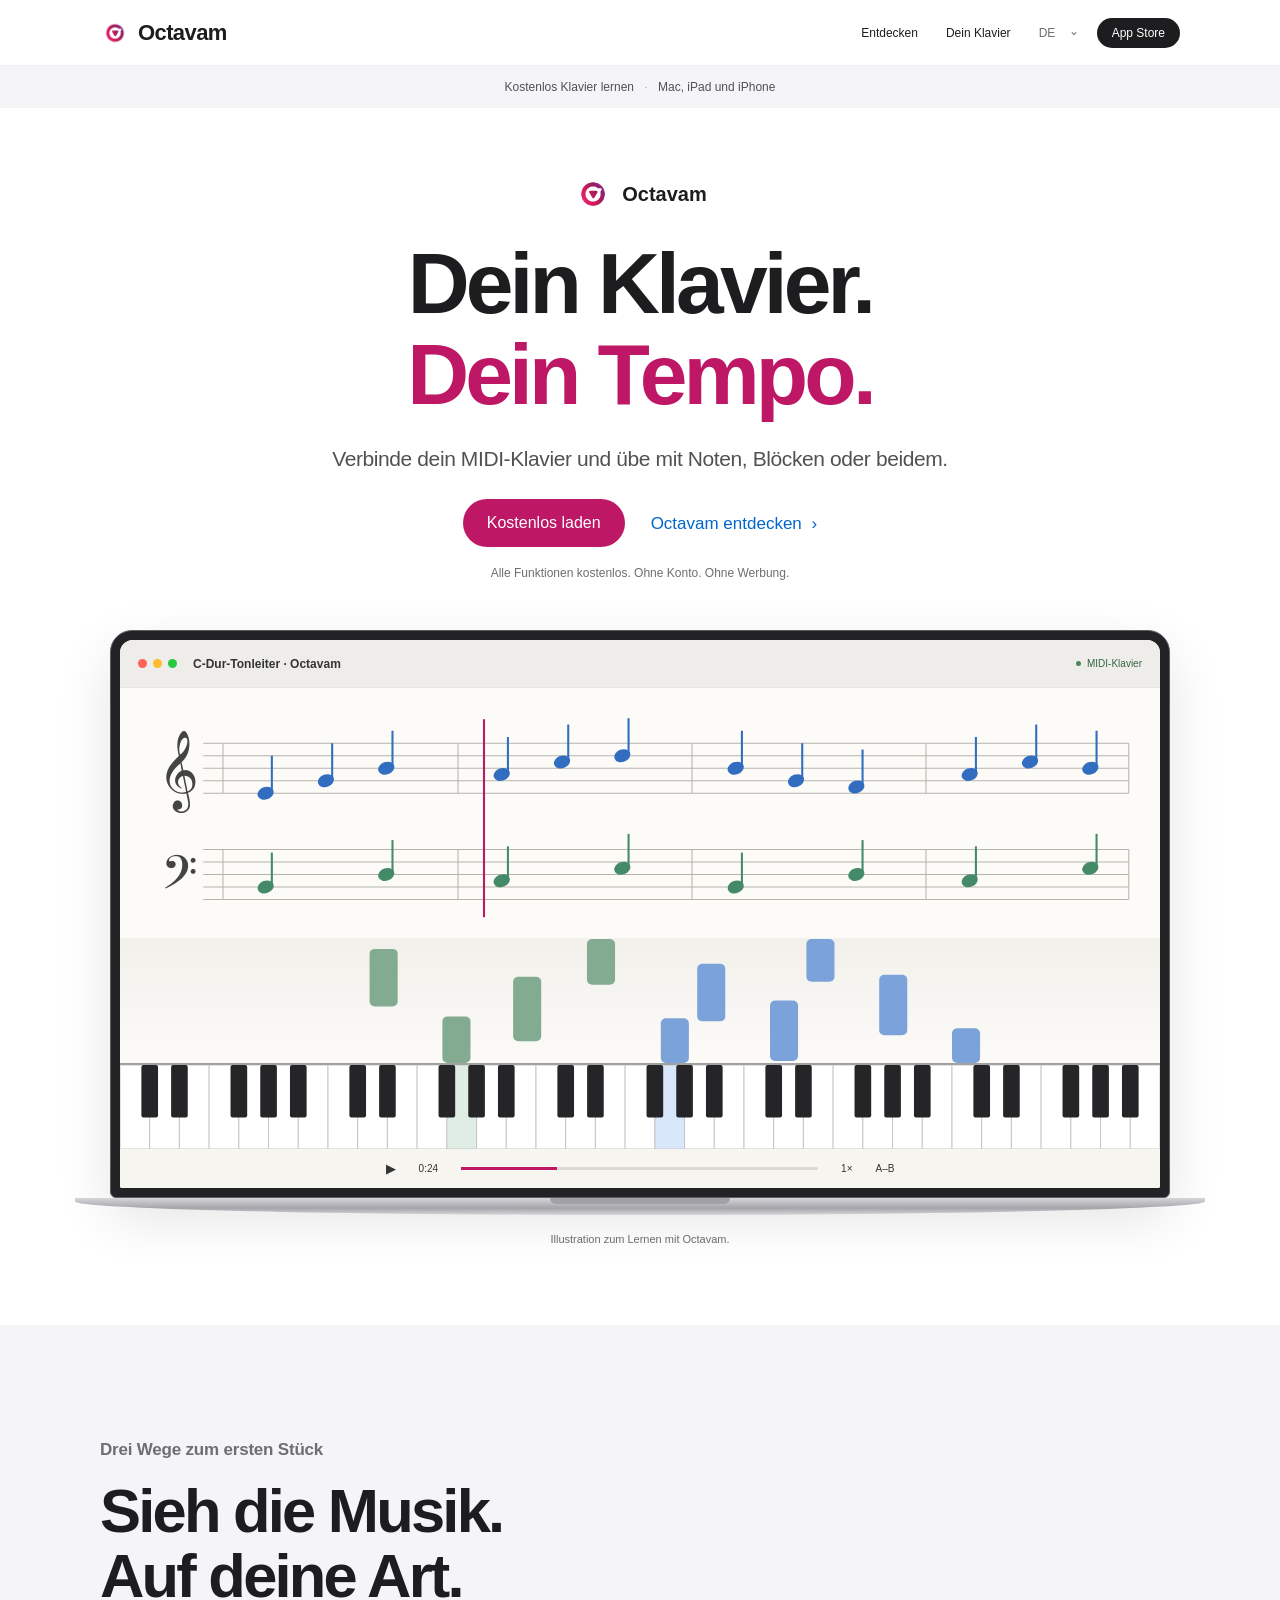
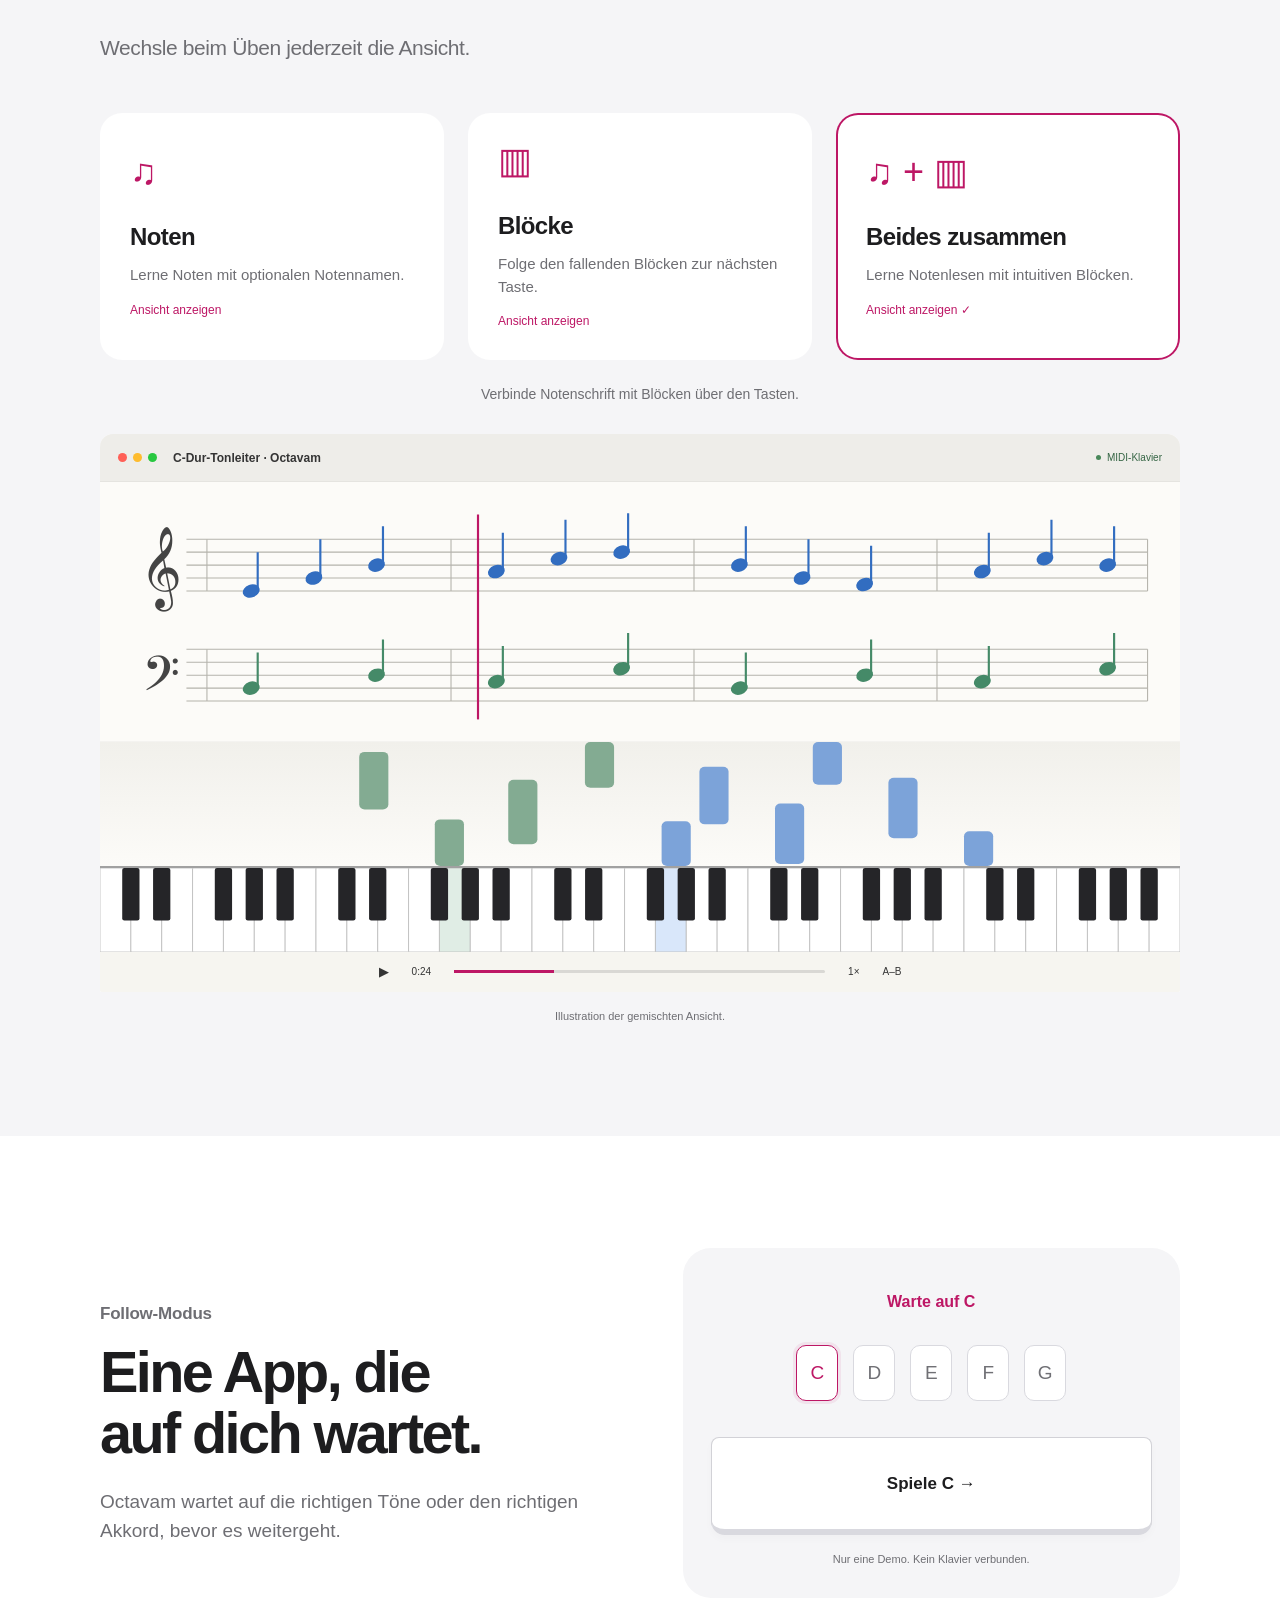
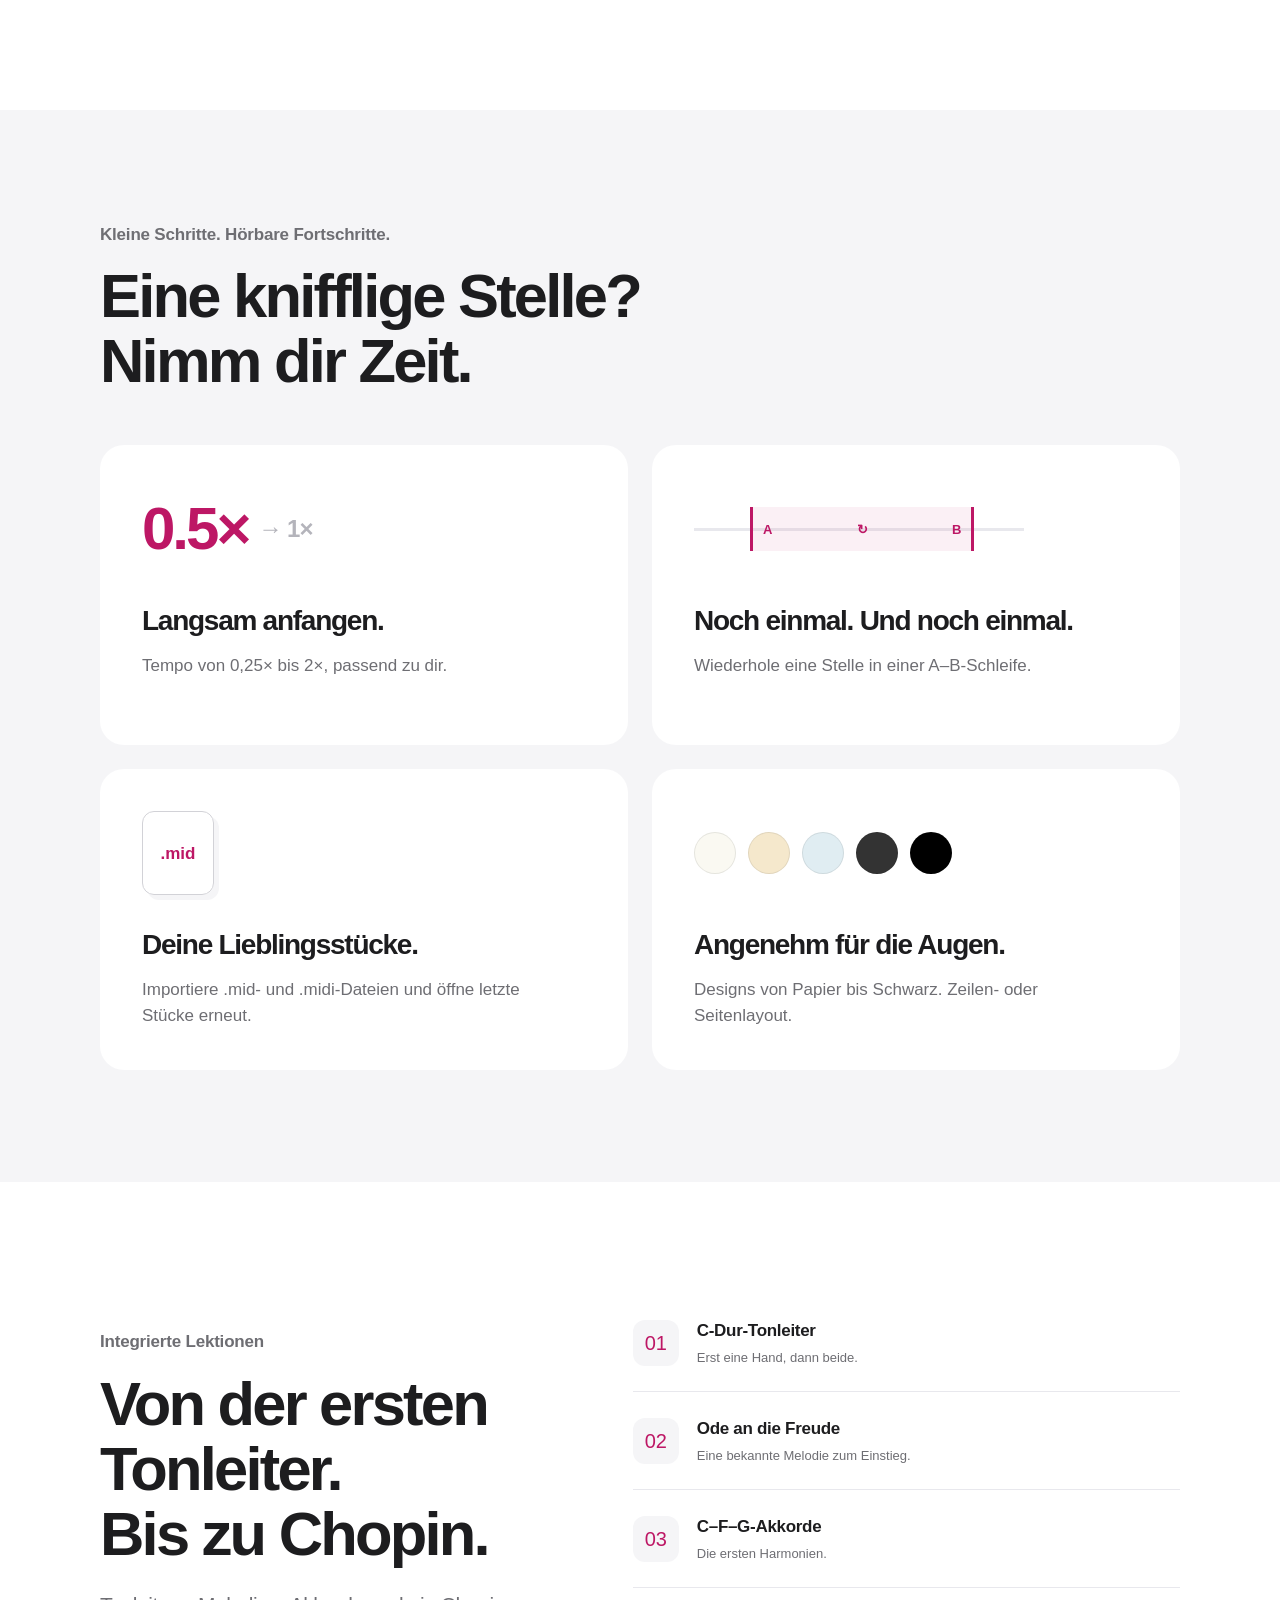
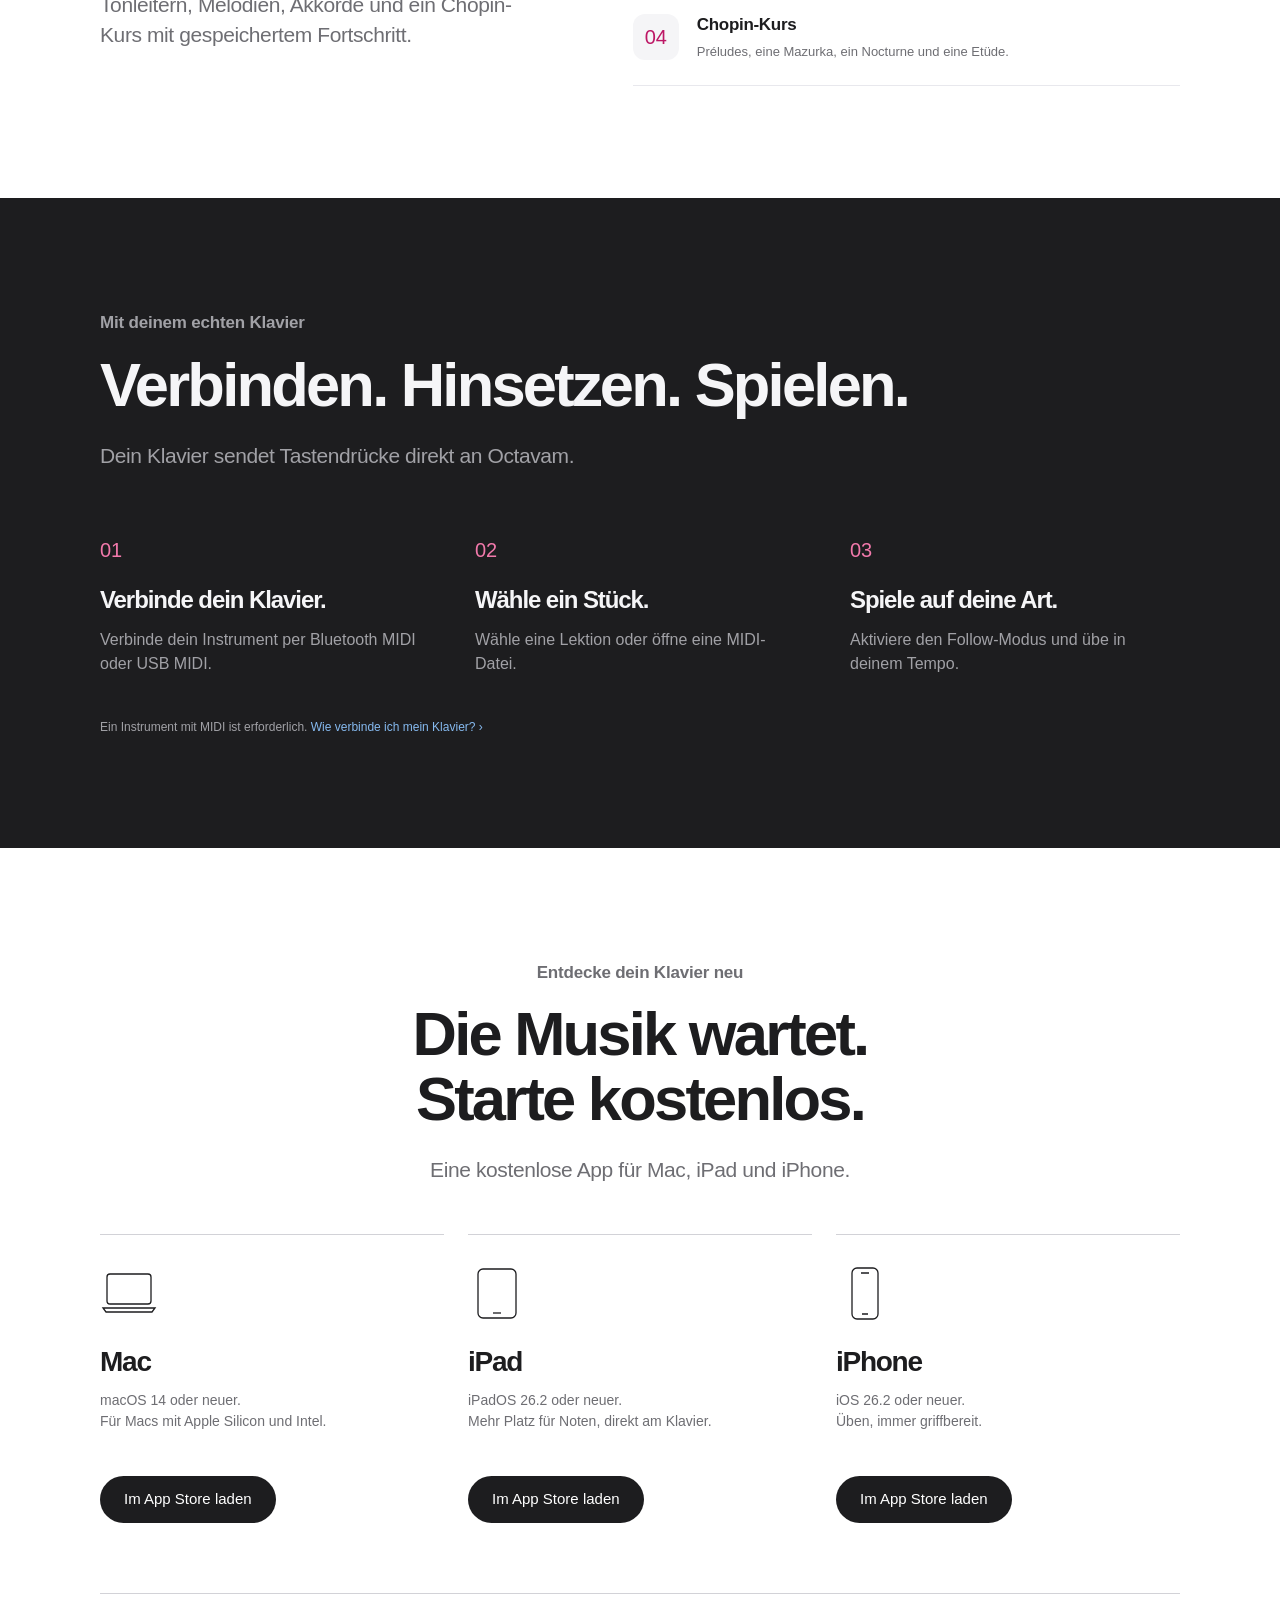
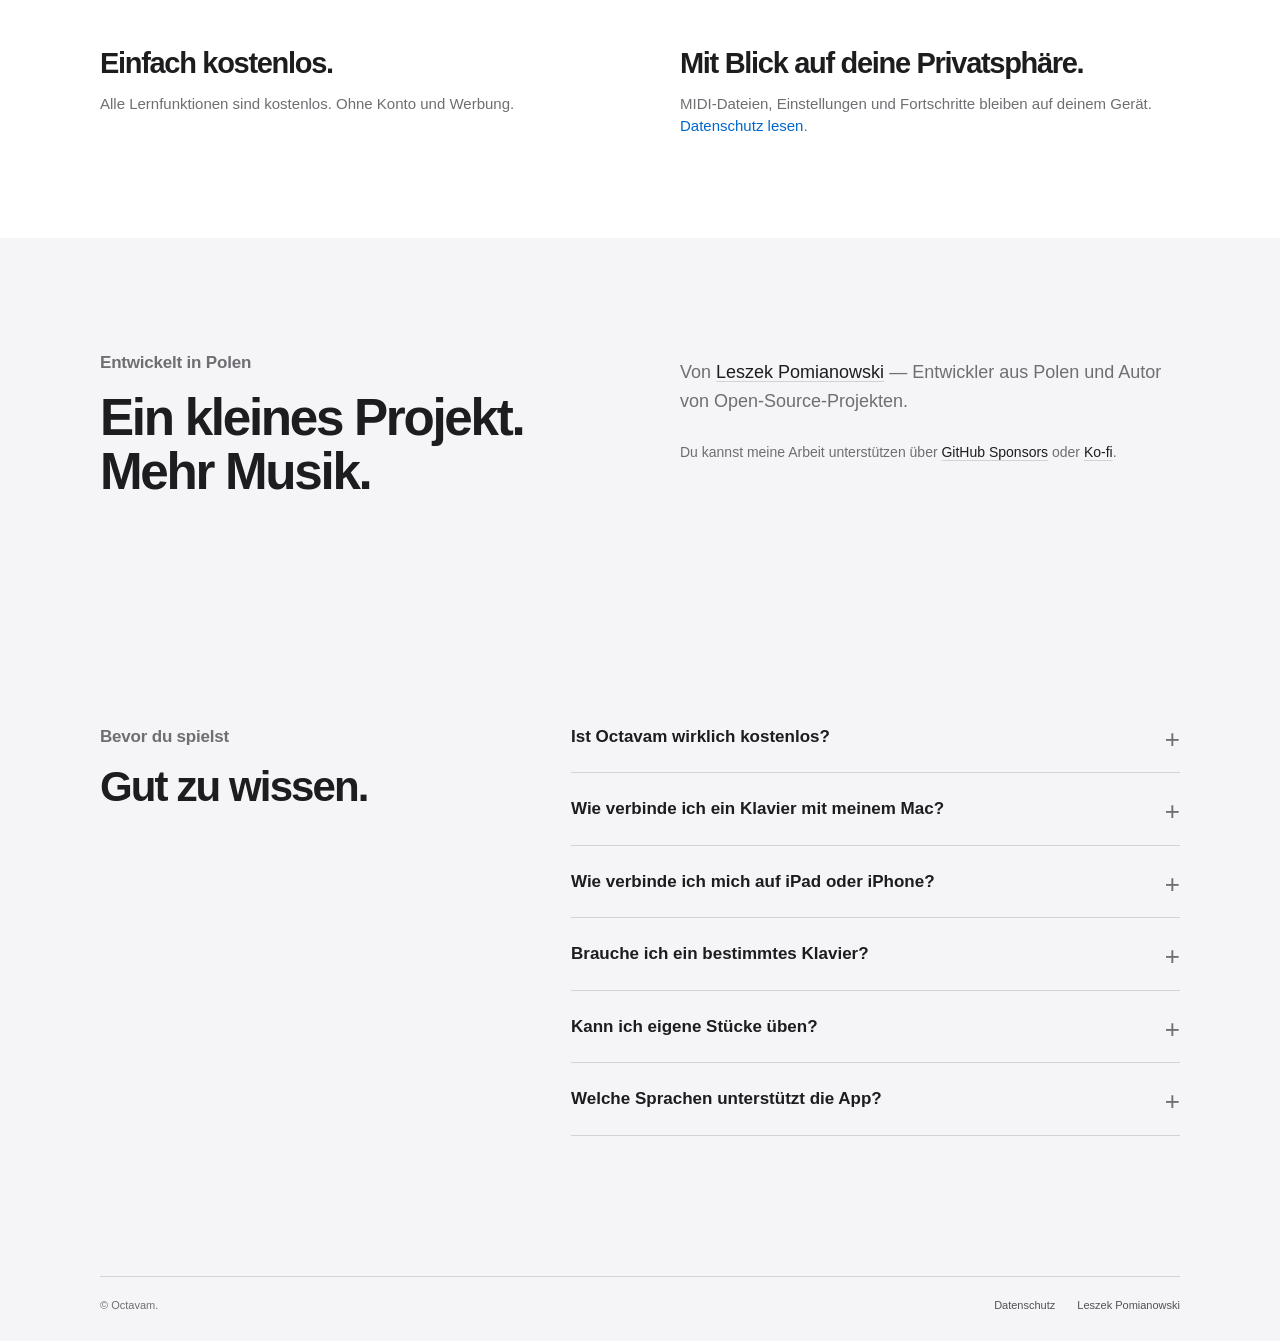
==== de/index.html @ 632724fe "update" ====
<!doctype html>
<html lang="de">
<head>
<meta charset="utf-8">
<meta name="viewport" content="width=device-width,initial-scale=1">
<title>Octavam — kostenlos Klavier lernen</title>
<meta name="description" content="Verbinde dein MIDI-Klavier und lerne mit Noten, Blöcken oder beidem. Kostenlos für Mac, iPad und iPhone.">
<meta name="author" content="Leszek Pomianowski">
<meta name="robots" content="index, follow, max-image-preview:large">
<meta name="color-scheme" content="light">
<meta name="theme-color" content="#ffffff">
<link rel="canonical" href="https://octavam.com/de/">
<link rel="alternate" hreflang="pl" href="https://octavam.com/">
<link rel="alternate" hreflang="en" href="https://octavam.com/en/">
<link rel="alternate" hreflang="de" href="https://octavam.com/de/">
<link rel="alternate" hreflang="fr" href="https://octavam.com/fr/">
<link rel="alternate" hreflang="uk" href="https://octavam.com/uk/">
<link rel="alternate" hreflang="ru" href="https://octavam.com/ru/">
<link rel="alternate" hreflang="x-default" href="https://octavam.com/">
<link rel="icon" type="image/png" href="/assets/favicon.png">
<link rel="apple-touch-icon" href="/assets/apple-touch-icon.png">
<meta property="og:type" content="website">
<meta property="og:site_name" content="Octavam">
<meta property="og:title" content="Octavam — kostenlos Klavier lernen">
<meta property="og:description" content="Verbinde dein MIDI-Klavier und lerne mit Noten, Blöcken oder beidem. Kostenlos für Mac, iPad und iPhone.">
<meta property="og:url" content="https://octavam.com/de/">
<meta property="og:image" content="https://octavam.com/assets/og-image.png">
<meta property="og:image:type" content="image/png">
<meta property="og:image:width" content="1200">
<meta property="og:image:height" content="630">
<meta property="og:image:alt" content="Octavam">
<meta property="og:locale" content="de_DE">
<meta property="og:locale:alternate" content="pl_PL">
<meta property="og:locale:alternate" content="en_US">
<meta property="og:locale:alternate" content="fr_FR">
<meta property="og:locale:alternate" content="uk_UA">
<meta property="og:locale:alternate" content="ru_RU">
<meta name="twitter:card" content="summary_large_image">
<meta name="twitter:title" content="Octavam — kostenlos Klavier lernen">
<meta name="twitter:description" content="Verbinde dein MIDI-Klavier und lerne mit Noten, Blöcken oder beidem. Kostenlos für Mac, iPad und iPhone.">
<meta name="twitter:image" content="https://octavam.com/assets/og-image.png">
<meta name="twitter:image:alt" content="Octavam">
<link rel="stylesheet" href="/assets/style.css">
<script src="/assets/lang.js"></script>
<script src="/assets/site.js" defer></script>
<script type="application/ld+json">{"@context":"https://schema.org","@graph":[{"@type":"WebSite","@id":"https://octavam.com/#website","name":"Octavam","url":"https://octavam.com/","inLanguage":["pl","en","de","fr","uk","ru"],"publisher":{"@id":"https://octavam.com/#creator"}},{"@type":"WebPage","@id":"https://octavam.com/de/#webpage","url":"https://octavam.com/de/","name":"Octavam — kostenlos Klavier lernen","description":"Verbinde dein MIDI-Klavier und lerne mit Noten, Blöcken oder beidem. Kostenlos für Mac, iPad und iPhone.","inLanguage":"de","isPartOf":{"@id":"https://octavam.com/#website"},"about":{"@id":"https://octavam.com/#app"},"mainEntity":{"@id":"https://octavam.com/#app"}},{"@type":"Person","@id":"https://octavam.com/#creator","name":"Leszek Pomianowski","url":"https://lepo.co/","sameAs":["https://github.com/pomianowski"]},{"@type":"SoftwareApplication","@id":"https://octavam.com/#app","name":"Octavam","url":"https://octavam.com/","applicationCategory":"MusicApplication","operatingSystem":"macOS 14+, iPadOS 26.2+, iOS 26.2+","description":"Verbinde dein MIDI-Klavier und lerne mit Noten, Blöcken oder beidem. Kostenlos für Mac, iPad und iPhone.","image":"https://octavam.com/assets/og-image.png","inLanguage":["en","pl","ru","uk","de","fr"],"isAccessibleForFree":true,"offers":{"@type":"Offer","price":"0","priceCurrency":"USD"},"creator":{"@id":"https://octavam.com/#creator"},"countryOfOrigin":{"@type":"Country","name":"Poland"}}]}</script>
</head>
<body>
<a class="skip" href="#main">Zum Inhalt</a>
<header class="nav"><div class="nav-inner">
  <a class="brand" href="/de/"><img src="/assets/favicon.png" alt="" width="30" height="30">Octavam</a>
  <nav aria-label="Hauptnavigation"><a class="hide-s" href="#features">Entdecken</a><a class="hide-s" href="#connect">Dein Klavier</a><details class="language-menu"><summary aria-label="Sprache wählen">DE</summary><div class="language-options"><a class="lang" href="/" hreflang="pl" lang="pl">Polski</a><a class="lang" href="/en/" hreflang="en" lang="en">English</a><a class="lang" href="/de/" hreflang="de" lang="de" aria-current="page">Deutsch</a><a class="lang" href="/fr/" hreflang="fr" lang="fr">Français</a><a class="lang" href="/uk/" hreflang="uk" lang="uk">Українська</a><a class="lang" href="/ru/" hreflang="ru" lang="ru">Русский</a></div></details><a class="nav-download" data-app-store href="https://apps.apple.com/">App Store</a></nav>
</div></header>
<main id="main">
<div class="availability">Kostenlos Klavier lernen <span>·</span> Mac, iPad und iPhone</div>
<section class="hero" aria-labelledby="hero-heading">
  <div class="wrap">
    <p class="product-name"><img src="/assets/logo.png" alt="" width="40" height="40">Octavam</p>
    <h1 id="hero-heading">Dein Klavier.<br><span>Dein Tempo.</span></h1>
    <p class="lead">Verbinde dein MIDI-Klavier und übe mit Noten, Blöcken oder beidem.</p>
    <div class="btns"><a class="btn primary" data-app-store href="https://apps.apple.com/">Kostenlos laden</a><a class="text-link" href="#features">Octavam entdecken <span aria-hidden="true">›</span></a></div>
    <p class="hero-note">Alle Funktionen kostenlos. Ohne Konto. Ohne Werbung.</p>
  </div>
  <figure class="device-stage"><div class="device-frame"><div class="practice-preview" data-mode="mixed">
      <div class="preview-toolbar" aria-hidden="true"><span class="window-dots"><i></i><i></i><i></i></span><span class="preview-title">C-Dur-Tonleiter · Octavam</span><span class="preview-connected">MIDI-Klavier</span></div>
      <img id="hero-score" class="score-art" src="/assets/score.svg" width="1000" height="240" alt="Illustration mit Noten, Blöcken und Klaviatur.">
      <img id="hero-blocks" class="blocks-art" src="/assets/blocks.svg" width="1000" height="125" alt="">
      <img class="keyboard-art" src="/assets/keyboard.svg" width="1000" height="85" alt="">
      <div class="preview-transport" aria-hidden="true"><span class="transport-play">▶</span><span>0:24</span><span class="transport-track"><i></i></span><span>1×</span><span>A–B</span></div>
    </div></div><div class="device-base" aria-hidden="true"></div><figcaption class="preview-caption">Illustration zum Lernen mit Octavam.</figcaption></figure>
</section>
<section id="features" class="section modes-section" aria-labelledby="modes-heading"><div class="wrap">
  <p class="eyebrow">Drei Wege zum ersten Stück</p><h2 id="modes-heading">Sieh die Musik.<br>Auf deine Art.</h2><p class="section-intro">Wechsle beim Üben jederzeit die Ansicht.</p>
  <div class="mode-options" role="group" aria-label="Demo-Ansicht wählen"><button type="button" class="mode-option" data-mode="notation" aria-pressed="false" aria-controls="mode-preview" data-description="Lies Noten mit optionalen Notennamen." data-caption="Illustration der Notenansicht."><span class="mode-symbol" aria-hidden="true">♫</span><strong>Noten</strong><span class="mode-copy">Lerne Noten mit optionalen Notennamen.</span><span class="mode-action">Ansicht anzeigen</span></button><button type="button" class="mode-option" data-mode="blocks" aria-pressed="false" aria-controls="mode-preview" data-description="Sieh die Reihenfolge und Dauer der Töne." data-caption="Illustration der Blockansicht."><span class="mode-symbol" aria-hidden="true">▥</span><strong>Blöcke</strong><span class="mode-copy">Folge den fallenden Blöcken zur nächsten Taste.</span><span class="mode-action">Ansicht anzeigen</span></button><button type="button" class="mode-option" data-mode="mixed" aria-pressed="true" aria-controls="mode-preview" data-description="Verbinde Notenschrift mit Blöcken über den Tasten." data-caption="Illustration der gemischten Ansicht."><span class="mode-symbol" aria-hidden="true">♫ + ▥</span><strong>Beides zusammen</strong><span class="mode-copy">Lerne Notenlesen mit intuitiven Blöcken.</span><span class="mode-action">Ansicht anzeigen</span></button></div>
  <p id="mode-description" class="mode-description" aria-live="polite">Verbinde Notenschrift mit Blöcken über den Tasten.</p>
  <div class="practice-preview" id="mode-preview" data-mode="mixed">
      <div class="preview-toolbar" aria-hidden="true"><span class="window-dots"><i></i><i></i><i></i></span><span class="preview-title">C-Dur-Tonleiter · Octavam</span><span class="preview-connected">MIDI-Klavier</span></div>
      <img id="preview-score" class="score-art" src="/assets/score.svg" width="1000" height="240" alt="Illustration mit Noten, Blöcken und Klaviatur." loading="lazy" decoding="async">
      <img id="preview-blocks" class="blocks-art" src="/assets/blocks.svg" width="1000" height="125" alt="" loading="lazy" decoding="async">
      <img class="keyboard-art" src="/assets/keyboard.svg" width="1000" height="85" alt="">
      <div class="preview-transport" aria-hidden="true"><span class="transport-play">▶</span><span>0:24</span><span class="transport-track"><i></i></span><span>1×</span><span>A–B</span></div>
    </div>
  <p id="preview-caption" class="preview-caption center">Illustration der gemischten Ansicht.</p>
</div></section>
<section class="section" aria-labelledby="follow-heading"><div class="wrap follow-layout">
  <div class="follow-copy"><p class="eyebrow">Follow-Modus</p><h2 id="follow-heading">Eine App, die<br>auf dich wartet.</h2><p>Octavam wartet auf die richtigen Töne oder den richtigen Akkord, bevor es weitergeht.</p></div>
  <div class="follow-demo"><p id="follow-status" class="follow-status" aria-live="polite" data-waiting="Warte auf {note}" data-done="Fünf Töne. In deinem Tempo.">Warte auf C</p><div class="follow-track" aria-hidden="true"><span class="is-current">C</span><span>D</span><span>E</span><span>F</span><span>G</span></div><div class="follow-controls"><button id="follow-key" class="follow-key" type="button" data-press="Spiele {note} →" data-done="Geschafft ✓">Spiele C →</button><button id="restart-demo" class="restart-demo" type="button">Noch einmal</button><p class="demo-note">Nur eine Demo. Kein Klavier verbunden.</p></div><p class="follow-fallback">Die App wartet auf den richtigen Ton, bevor es weitergeht.</p></div>
</div></section>
<section class="section features-section" aria-labelledby="practice-heading"><div class="wrap">
  <p class="eyebrow">Kleine Schritte. Hörbare Fortschritte.</p><h2 id="practice-heading">Eine knifflige Stelle?<br>Nimm dir Zeit.</h2><div class="feature-grid"><article class="feature"><div class="feature-visual tempo-visual" aria-hidden="true">0.5× <span>→ 1×</span></div><h3>Langsam anfangen.</h3><p>Tempo von 0,25× bis 2×, passend zu dir.</p></article><article class="feature"><div class="feature-visual loop-visual" aria-hidden="true"><div class="loop-range"><span>A</span><span>↻</span><span>B</span></div></div><h3>Noch einmal. Und noch einmal.</h3><p>Wiederhole eine Stelle in einer A–B-Schleife.</p></article><article class="feature"><div class="feature-visual" aria-hidden="true"><div class="file-visual">.mid</div></div><h3>Deine Lieblingsstücke.</h3><p>Importiere .mid- und .midi-Dateien und öffne letzte Stücke erneut.</p></article><article class="feature"><div class="feature-visual swatches" aria-hidden="true"><i></i><i></i><i></i><i></i><i></i></div><h3>Angenehm für die Augen.</h3><p>Designs von Papier bis Schwarz. Zeilen- oder Seitenlayout.</p></article></div>
</div></section>
<section class="section" aria-labelledby="lessons-heading"><div class="wrap lessons">
  <div><p class="eyebrow">Integrierte Lektionen</p><h2 id="lessons-heading">Von der ersten Tonleiter.<br>Bis zu Chopin.</h2><p class="section-intro">Tonleitern, Melodien, Akkorde und ein Chopin-Kurs mit gespeichertem Fortschritt.</p></div><ol class="lesson-list"><li><span class="lesson-number" aria-hidden="true">01</span><div><strong>C-Dur-Tonleiter</strong><small>Erst eine Hand, dann beide.</small></div></li><li><span class="lesson-number" aria-hidden="true">02</span><div><strong>Ode an die Freude</strong><small>Eine bekannte Melodie zum Einstieg.</small></div></li><li><span class="lesson-number" aria-hidden="true">03</span><div><strong>C–F–G-Akkorde</strong><small>Die ersten Harmonien.</small></div></li><li><span class="lesson-number" aria-hidden="true">04</span><div><strong>Chopin-Kurs</strong><small>Préludes, eine Mazurka, ein Nocturne und eine Etüde.</small></div></li></ol>
</div></section>
<section id="connect" class="section connection-section" aria-labelledby="connect-heading"><div class="wrap">
  <p class="eyebrow">Mit deinem echten Klavier</p><h2 id="connect-heading">Verbinden. Hinsetzen. Spielen.</h2><p class="section-intro">Dein Klavier sendet Tastendrücke direkt an Octavam.</p><ol class="connection-steps"><li><span class="step-num" aria-hidden="true">01</span><h3>Verbinde dein Klavier.</h3><p>Verbinde dein Instrument per Bluetooth MIDI oder USB MIDI.</p></li><li><span class="step-num" aria-hidden="true">02</span><h3>Wähle ein Stück.</h3><p>Wähle eine Lektion oder öffne eine MIDI-Datei.</p></li><li><span class="step-num" aria-hidden="true">03</span><h3>Spiele auf deine Art.</h3><p>Aktiviere den Follow-Modus und übe in deinem Tempo.</p></li></ol><p class="connection-footnote">Ein Instrument mit MIDI ist erforderlich. <a href="#pairing">Wie verbinde ich mein Klavier? <span aria-hidden="true">›</span></a></p>
</div></section>
<section id="download" class="section download-section" aria-labelledby="download-heading"><div class="wrap center">
  <p class="eyebrow">Entdecke dein Klavier neu</p><h2 id="download-heading">Die Musik wartet.<br>Starte kostenlos.</h2><p class="section-intro">Eine kostenlose App für Mac, iPad und iPhone.</p><div class="download-grid"><article class="download-card"><svg class="platform-icon" viewBox="0 0 58 58" aria-hidden="true"><rect x="7" y="9" width="44" height="30" rx="3"/><path d="M3 43h52l-3 4H6z"/></svg><h3>Mac</h3><p>macOS 14 oder neuer.<br>Für Macs mit Apple Silicon und Intel.</p><a class="btn" data-app-store href="https://apps.apple.com/">Im App Store laden</a></article><article class="download-card"><svg class="platform-icon" viewBox="0 0 58 58" aria-hidden="true"><rect x="10" y="4" width="38" height="49" rx="5"/><path d="M25 48h8"/></svg><h3>iPad</h3><p>iPadOS 26.2 oder neuer.<br>Mehr Platz für Noten, direkt am Klavier.</p><a class="btn" data-app-store href="https://apps.apple.com/">Im App Store laden</a></article><article class="download-card"><svg class="platform-icon" viewBox="0 0 58 58" aria-hidden="true"><rect x="16" y="3" width="26" height="51" rx="5"/><path d="M25 8h8M26 49h6"/></svg><h3>iPhone</h3><p>iOS 26.2 oder neuer.<br>Üben, immer griffbereit.</p><a class="btn" data-app-store href="https://apps.apple.com/">Im App Store laden</a></article></div>
  <div class="free-note"><div><h3>Einfach kostenlos.</h3><p>Alle Lernfunktionen sind kostenlos. Ohne Konto und Werbung.</p></div><div><h3>Mit Blick auf deine Privatsphäre.</h3><p>MIDI-Dateien, Einstellungen und Fortschritte bleiben auf deinem Gerät. <a href="/de/privacy.html">Datenschutz lesen</a>.</p></div></div>
</div></section>
<section id="about" class="section about-section" aria-labelledby="about-heading"><div class="wrap about-layout">
  <div><p class="eyebrow">Entwickelt in Polen</p><h2 id="about-heading">Ein kleines Projekt.<br>Mehr Musik.</h2></div>
  <div class="about-copy"><p>Von <a href="https://lepo.co/" rel="author">Leszek Pomianowski</a> — Entwickler aus Polen und Autor von Open-Source-Projekten.</p>
  <p class="support-note">Du kannst meine Arbeit unterstützen über <a href="https://github.com/sponsors/pomianowski">GitHub Sponsors</a> oder <a href="https://ko-fi.com/pomian">Ko-fi</a>.</p></div>
</div></section>
<section id="faq" class="section faq-section" aria-labelledby="faq-heading"><div class="wrap faq-layout">
  <div><p class="eyebrow">Bevor du spielst</p><h2 id="faq-heading">Gut zu wissen.</h2></div><div><details><summary>Ist Octavam wirklich kostenlos?</summary><p>Ja, alle Lernfunktionen sind kostenlos. Die Unterstützung des Entwicklers ist freiwillig.</p></details><details id="pairing"><summary>Wie verbinde ich ein Klavier mit meinem Mac?</summary><ol><li>Aktiviere Bluetooth MIDI am Klavier.</li><li>Öffne auf dem Mac Audio-MIDI-Setup → Fenster → MIDI-Studio einblenden.</li><li>Klicke auf das Bluetooth-Symbol und verbinde dein Instrument.</li><li>Wähle dein Klavier im Gerätebereich von Octavam.</li></ol></details><details><summary>Wie verbinde ich mich auf iPad oder iPhone?</summary><p>Wähle „Bluetooth-MIDI-Gerät verbinden“ im Gerätebereich. USB MIDI benötigt ein passendes Kabel.</p></details><details><summary>Brauche ich ein bestimmtes Klavier?</summary><p>Bluetooth MIDI oder USB MIDI genügt. Reines Bluetooth-Audio und Mikrofoneingabe werden nicht unterstützt.</p></details><details><summary>Kann ich eigene Stücke üben?</summary><p>Ja, öffne eine .mid- oder .midi-Datei. Auf dem Mac: ⇧⌘O.</p></details><details><summary>Welche Sprachen unterstützt die App?</summary><p>Polnisch, Englisch, Deutsch, Französisch, Ukrainisch und Russisch.</p></details></div>
</div></section>
</main>
<footer><div class="wrap footer-inner"><p>© Octavam.</p><div class="footer-links"><a href="/de/privacy.html">Datenschutz</a><a href="https://lepo.co/" rel="author">Leszek Pomianowski</a></div></div></footer>
</body>
</html>
---- assets/style.css ----
:root{color-scheme:light;--ink:#1d1d1f;--muted:#6e6e73;--paper:#f5f5f7;--accent:#bd1765;--link:#0066cc;--line:#d2d2d7}
*{box-sizing:border-box}
html{scroll-behavior:smooth;scroll-padding-top:88px}
body{margin:0;color:var(--ink);background:#fff;font:17px/1.5 -apple-system,BlinkMacSystemFont,"Segoe UI",sans-serif;-webkit-font-smoothing:antialiased}
a{color:var(--link);text-decoration:none}a:hover{text-decoration:underline}
button{font:inherit;cursor:pointer}button,a{-webkit-tap-highlight-color:transparent}
button:focus-visible,a:focus-visible,summary:focus-visible{outline:3px solid var(--link);outline-offset:5px}
img,svg{max-width:100%;vertical-align:middle}button:disabled{cursor:default}
h1,h2,h3,p{margin:0}h1,h2,h3{line-height:1.06;letter-spacing:-.045em}
h1{font-size:clamp(54px,6.7vw,88px);font-weight:700}h2{font-size:clamp(38px,4.8vw,64px);font-weight:650}h3{font-size:28px;font-weight:650}
section{scroll-margin-top:20px}.wrap{width:min(1080px,calc(100% - 64px));margin-inline:auto}
.skip{position:absolute;top:-100px;left:20px;padding:12px 20px;background:#fff;z-index:100}.skip:focus{top:8px}
.nav{position:sticky;top:0;z-index:20;border-bottom:1px solid #00000012;background:#ffffffeb;-webkit-backdrop-filter:saturate(180%) blur(20px);backdrop-filter:saturate(180%) blur(20px)}
.nav-inner,.nav>.glass{width:min(1080px,calc(100% - 64px));margin:auto;display:flex;align-items:center;justify-content:space-between;min-height:65px;gap:24px}
.brand{display:flex;align-items:center;gap:8px;color:var(--ink);font-size:22px;font-weight:650;letter-spacing:-.6px}.brand:hover{text-decoration:none}.brand img{width:30px;height:30px;border-radius:7px}
nav{display:flex;align-items:center;gap:28px}nav a{color:var(--ink);font-size:12px}nav .lang{color:var(--muted)}nav .nav-download{background:var(--ink);color:#fff;border-radius:20px;padding:6px 15px}
.availability{background:var(--paper);text-align:center;padding:12px 24px;font-size:12px;color:#515154}.availability span{margin-inline:7px;color:#aaa}
.hero{padding-top:66px;text-align:center;overflow:hidden}.product-name{display:flex;align-items:center;justify-content:center;gap:9px;font-size:20px;font-weight:600;margin-bottom:24px}.product-name img{width:40px;height:40px;border-radius:10px}
.hero h1 span{color:var(--accent)}.hero .lead{max-width:630px;margin:24px auto 25px;font-size:21px;line-height:1.45;letter-spacing:-.4px;color:#515154}
.btns{display:flex;justify-content:center;align-items:center;gap:26px;flex-wrap:wrap}.btn{display:inline-flex;align-items:center;justify-content:center;gap:8px;min-height:44px;padding:11px 23px;border-radius:30px;background:var(--ink);color:#fff;font-size:16px;border:1px solid transparent}.btn:hover{background:#333336;text-decoration:none}.btn.primary{background:var(--accent)}.btn.primary:hover{background:#a81258}
.text-link{font-size:17px}.text-link span{margin-left:5px}.hero-note{font-size:12px;color:var(--muted);margin-top:17px}
.device-stage{width:min(1060px,calc(100% - 64px));margin:48px auto 0;padding-bottom:15px}.device-frame{padding:9px;border-radius:22px 22px 6px 6px;background:#232326;border:1px solid #5c5c61;box-shadow:0 20px 55px #0000001c;position:relative}
.device-base{height:17px;margin:0 -35px;border-radius:1px 1px 55% 55% / 1px 1px 15px 15px;background:linear-gradient(#d6d6da,#a4a4aa 60%,#d6d6da);box-shadow:0 15px 23px -15px #0007;position:relative}.device-base::before{content:"";position:absolute;width:16%;height:6px;left:42%;top:0;border-radius:0 0 8px 8px;background:#a1a1a7}
.practice-preview{background:#fcfbf8;color:#343434;border-radius:13px 13px 2px 2px;overflow:hidden}.preview-toolbar{min-height:48px;display:flex;align-items:center;padding:0 18px;gap:16px;background:#eeede9;border-bottom:1px solid #0000000a;font-size:12px}
.window-dots{display:flex;gap:6px}.window-dots i{width:9px;height:9px;background:#ff6057;border-radius:50%}.window-dots i:nth-child(2){background:#febc2e}.window-dots i:nth-child(3){background:#28c840}
.preview-title{font-weight:600;flex:1;text-align:left}.preview-connected{display:flex;gap:6px;align-items:center;color:#366645;font-size:10px}.preview-connected::before{content:"";width:5px;height:5px;border-radius:50%;background:#49885a}
.score-art{display:block;width:100%;height:auto}.score-art .staff{fill:none;stroke:#b5b3ac;stroke-width:1}.score-art .note{fill:#326dc0;stroke:#326dc0;stroke-width:2}.score-art .bass{fill:#458a68;stroke:#458a68}.score-art .clef{fill:#444;font-family:"Apple Symbols","Times New Roman",serif}.score-art .playhead{stroke:var(--accent);stroke-width:2}
.blocks-art{display:block;width:100%;height:125px;background:linear-gradient(#f1f0eb,#fcfbf8);border-top:1px solid #00000008}.keyboard-art{height:86px;width:100%;display:block;border-top:2px solid #a1a1a1}
.preview-transport{display:flex;justify-content:center;align-items:center;gap:23px;padding:10px;background:#f6f5f0;font-size:10px}.transport-play{font-size:13px}.transport-track{width:35%;height:3px;background:#d9d8d4;border-radius:3px}.transport-track i{display:block;height:100%;width:27%;background:var(--accent)}.preview-caption{margin:16px 0 0;font-size:11px;color:var(--muted)}
.section{padding:112px 0}.eyebrow{font-size:17px;font-weight:600;letter-spacing:-.2px;color:var(--muted);margin-bottom:16px}.section-intro{margin-top:24px;color:var(--muted);font-size:21px;line-height:1.45;letter-spacing:-.4px;max-width:640px}.center{text-align:center}.center .section-intro{margin-inline:auto}
.modes-section{background:var(--paper);margin-top:62px}.mode-options{display:grid;grid-template-columns:repeat(3,1fr);gap:24px;margin-top:50px}.mode-option{border:0;padding:30px;border-radius:22px;background:#fff;color:var(--ink);text-align:left;box-shadow:inset 0 0 0 2px transparent;transition:box-shadow .2s}.mode-option:hover{box-shadow:inset 0 0 0 2px #d2d2d7}.mode-option[aria-pressed="true"]{box-shadow:inset 0 0 0 2px var(--accent)}
.mode-symbol{display:block;height:50px;color:var(--accent);font:36px/1 "Apple Symbols",sans-serif;margin-bottom:15px}.mode-option strong{font-size:24px;letter-spacing:-.6px;display:block}.mode-option .mode-copy{display:block;font-size:15px;color:var(--muted);line-height:1.5;margin-top:9px}.mode-option .mode-action{display:none;color:var(--accent);font-size:12px;margin-top:14px}.js .mode-option .mode-action{display:block}.mode-option[aria-pressed="true"] .mode-action::after{content:" ✓"}.mode-description{min-height:50px;margin:24px auto 0;font-size:14px;color:var(--muted);max-width:600px;text-align:center}
.follow-layout{display:grid;grid-template-columns:1fr 1fr;gap:85px;align-items:center}.follow-copy h2{font-size:clamp(38px,4.5vw,60px)}.follow-copy p:not(.eyebrow){margin-top:24px;color:var(--muted);font-size:19px}.follow-demo{padding:42px 28px 30px;background:var(--paper);border-radius:28px;text-align:center}
.follow-track{display:flex;justify-content:center;gap:15px;margin:25px 0 36px}.follow-track span{width:42px;height:56px;display:grid;place-items:center;border-radius:10px;color:#707075;border:1px solid #d9d9df;font-size:19px;background:#fff}.follow-track span.is-current{border-color:var(--accent);color:var(--accent);box-shadow:0 0 0 3px #bd176514}.follow-track span.is-done{color:#427453;background:#e4eee7;border-color:#d4e4d8}.follow-status{min-height:30px;font-size:16px;font-weight:600;color:var(--accent)}
.follow-key{width:100%;min-height:98px;border-radius:8px 8px 14px 14px;border:1px solid #d2d2d7;border-bottom:6px solid #d9d9df;background:#fff;font-weight:600;color:var(--ink);box-shadow:0 4px 8px #00000006}.follow-key:hover{background:#fdf7fa}.follow-key:active{transform:translateY(3px);border-bottom-width:3px}.follow-key:disabled{color:#356d49;background:#eaf3ed}.demo-note{font-size:11px;color:var(--muted);margin-top:16px}.restart-demo{display:none;margin:15px auto 0;background:none;border:0;color:var(--link);font-size:13px}.restart-demo.is-visible{display:block}.follow-controls{display:none}.js .follow-controls{display:block}.follow-fallback{color:var(--muted);font-size:14px}.js .follow-fallback{display:none}
.features-section{background:var(--paper)}.feature-grid{display:grid;grid-template-columns:repeat(2,1fr);gap:24px;margin-top:52px}.feature{background:#fff;border-radius:24px;padding:42px;min-height:300px;overflow:hidden}.feature p{color:var(--muted);margin-top:17px;font-size:17px;max-width:390px}.feature-visual{height:84px;margin-bottom:35px;display:flex;align-items:center;gap:10px}
.tempo-visual{color:var(--accent);font-size:60px;line-height:1;font-weight:650;letter-spacing:-3px}.tempo-visual span{color:#b4b4bb;font-size:24px;letter-spacing:-1px}.loop-visual{width:100%;max-width:330px;position:relative}.loop-visual::before{content:"";position:absolute;height:3px;top:41px;left:0;right:0;background:#e8e8ed}.loop-range{position:relative;height:44px;width:68%;margin-left:17%;border-inline:3px solid var(--accent);background:#bd176510;display:flex;justify-content:space-between;align-items:center;padding:0 10px;color:var(--accent);font-size:13px;font-weight:600}.file-visual{width:72px;height:84px;border:1.5px solid #d2d2d7;border-radius:12px;display:grid;place-items:center;font-size:17px;font-weight:600;color:var(--accent);box-shadow:5px 5px 0 #f5f5f7}.swatches{gap:12px}.swatches i{display:block;width:42px;height:42px;border:1px solid #00000015;border-radius:50%;background:#faf9f2}.swatches i:nth-child(2){background:#f5e8cc}.swatches i:nth-child(3){background:#e0edf2}.swatches i:nth-child(4){background:#333}.swatches i:nth-child(5){background:#000}
.lessons{display:grid;grid-template-columns:.9fr 1.1fr;gap:85px;align-items:center}.lesson-list{list-style:none;padding:0;margin:0}.lesson-list li{display:flex;align-items:center;gap:18px;padding:24px 0;border-bottom:1px solid #e8e8ed}.lesson-number{display:grid;place-items:center;width:46px;height:46px;border-radius:12px;background:var(--paper);color:var(--accent);font-size:20px;flex-shrink:0}.lesson-list strong{display:block;font-size:17px;font-weight:600;letter-spacing:-.3px}.lesson-list small{display:block;color:var(--muted);font-size:13px;margin-top:4px}.lesson-tag{margin-left:auto;color:var(--muted);font-size:11px}
.connection-section{background:#1d1d1f;color:#f5f5f7}.connection-section .eyebrow,.connection-section .section-intro{color:#a1a1a6}.connection-steps{display:grid;grid-template-columns:repeat(3,1fr);gap:45px;margin-top:64px;list-style:none;padding:0}.step-num{display:block;color:#f279ab;font-size:20px;margin-bottom:22px}.connection-steps h3{font-size:24px}.connection-steps p{color:#a1a1a6;margin-top:15px;font-size:16px}.connection-section .connection-footnote{color:#a1a1a6;font-size:12px;margin-top:42px}.connection-section a{color:#86baf0}
.download-section{padding-bottom:100px}.download-section .section-intro{max-width:580px}.download-grid{display:grid;grid-template-columns:repeat(3,1fr);gap:24px;margin-top:48px;text-align:left}.download-card{border-top:1px solid var(--line);padding-top:30px}.platform-icon{display:block;width:58px;height:58px;margin-bottom:24px;fill:none;stroke:currentColor;stroke-width:1.3}.download-card h3{font-size:28px}.download-card p{color:var(--muted);font-size:14px;margin:14px 0 22px;min-height:64px}.download-card a{font-size:15px}.coming-soon{display:inline-block;color:var(--muted);background:var(--paper);border-radius:30px;padding:8px 15px;font-size:13px}.build-note{margin-top:34px;font-size:12px;color:var(--muted)}
.free-note{display:grid;grid-template-columns:1fr 1fr;gap:80px;border-top:1px solid var(--line);padding-top:54px;margin-top:70px;text-align:left}.free-note h3{font-size:29px}.free-note p{color:var(--muted);font-size:15px;margin-top:14px}.faq-section{background:var(--paper)}.faq-layout{display:grid;grid-template-columns:.8fr 1.2fr;gap:65px}.faq-layout h2{font-size:42px}
details{border-bottom:1px solid var(--line);padding:23px 0}details:first-child{padding-top:0}summary{cursor:pointer;font-weight:600;font-size:17px;list-style:none;position:relative;padding-right:30px}summary::-webkit-details-marker{display:none}summary::after{content:"+";position:absolute;top:-4px;right:0;font-size:26px;font-weight:400;color:var(--muted)}details[open] summary::after{content:"−"}details p,details ol{margin-top:16px;font-size:15px;color:var(--muted)}details ol{padding-left:20px}details li+li{margin-top:8px}
footer{background:var(--paper);color:var(--muted);padding:28px 0;font-size:11px}.footer-inner{border-top:1px solid var(--line);padding-top:20px;display:flex;flex-wrap:wrap;align-items:center;justify-content:space-between;gap:15px}.footer-links{display:flex;gap:22px}footer a{color:#515154}.prose{margin:65px 0 90px;max-width:760px}.prose h1{font-size:clamp(36px,5vw,54px);margin-bottom:30px}.prose p,.prose ul{margin-top:20px}.prose li{margin-top:10px}.sr-only{position:absolute;width:1px;height:1px;padding:0;overflow:hidden;clip-path:inset(50%);white-space:nowrap;border:0}[hidden]{display:none!important}
.about-section{background:var(--paper)}
.about-layout{display:grid;grid-template-columns:1fr 1fr;gap:80px;align-items:start}
.about-layout h2{font-size:clamp(38px,4vw,54px)}
.about-copy{color:var(--muted);font-size:18px;line-height:1.65;padding-top:8px}
.about-copy a{color:var(--ink);text-decoration:underline;text-decoration-color:var(--line);text-underline-offset:3px}
.about-copy a:hover{color:var(--link);text-decoration-color:currentColor}
.about-copy .support-note{font-size:14px;line-height:1.6;margin-top:24px}
.download-card{min-width:0}.download-card .btn{max-width:100%;text-align:center}
.follow-layout>*{min-width:0}.follow-track span{min-width:0}.swatches i{height:auto;aspect-ratio:1;flex:0 1 42px}
@media(min-width:1440px){.device-stage{margin-top:60px}}
@media(max-width:850px){nav{gap:20px}.hide-s{display:none}.hero{padding-top:48px}.hero .lead{font-size:19px}.section{padding:80px 0}.follow-layout,.lessons,.faq-layout{gap:40px}.mode-options{gap:14px}.mode-option{padding:24px}.mode-option strong{font-size:21px}.feature{padding:32px}.free-note{gap:40px}.preview-toolbar{min-height:38px}.blocks-art{height:100px}.keyboard-art{height:70px}}
@media(max-width:600px){.wrap,.nav-inner,.nav>.glass{width:calc(100% - 40px)}.nav-inner,.nav>.glass{min-height:59px;gap:15px}.brand{font-size:20px}nav{gap:16px}nav .nav-download{font-size:11px;padding-inline:13px}.availability{font-size:11px}.availability span{margin-inline:4px}.hero{padding-top:40px}.product-name{font-size:17px;margin-bottom:24px}.product-name img{width:32px;height:32px}h1{font-size:clamp(44px,11.6vw,64px)}.hero .lead{font-size:17px;max-width:380px;margin-top:24px}.hero-note{font-size:11px}.btns{gap:20px}.btn{font-size:14px;padding:10px 19px}.text-link{font-size:15px}.device-stage{width:calc(100% - 48px);margin-top:38px}.device-frame{padding:5px;border-radius:12px 12px 3px 3px}.device-base{height:10px;margin-inline:-14px}.device-base::before{height:3px}.practice-preview{border-radius:7px 7px 0 0}.preview-toolbar{min-height:27px;gap:8px;padding-inline:10px}.window-dots{gap:3px}.window-dots i{width:5px;height:5px}.preview-title{font-size:7px}.preview-connected{font-size:6px;gap:3px}.preview-connected::before{width:3px;height:3px}.blocks-art{height:65px}.keyboard-art{height:42px}.preview-transport{font-size:7px;padding:5px;gap:12px}.transport-play{font-size:9px}.preview-caption{font-size:10px}.section{padding:66px 0}.eyebrow{font-size:15px;margin-bottom:14px}h2,.follow-copy h2,.faq-layout h2{font-size:38px}.section-intro,.follow-copy p:not(.eyebrow){font-size:18px}.modes-section{margin-top:38px}.mode-options{grid-template-columns:1fr;margin-top:32px}.mode-option{padding:24px;display:grid;grid-template-columns:40px 1fr;column-gap:16px}.mode-symbol{grid-row:1 / 4;margin:2px 0 0;height:auto;font-size:30px}.mode-option strong{font-size:22px}.mode-option .mode-copy{font-size:14px}.mode-option .mode-action{margin-top:10px}.follow-layout,.lessons,.faq-layout,.free-note{grid-template-columns:1fr;gap:35px}.follow-demo{padding:28px 24px}.feature-grid{grid-template-columns:1fr;gap:16px;margin-top:32px}.feature{padding:32px;min-height:280px}.feature h3{font-size:27px}.feature p{font-size:16px}.feature-visual{margin-bottom:25px;height:65px}.connection-steps{grid-template-columns:1fr;gap:32px;margin-top:42px}.step-num{margin-bottom:12px}.connection-steps p{margin-top:12px}.download-grid{grid-template-columns:1fr;gap:32px;margin-top:35px}.download-card{display:grid;grid-template-columns:48px 1fr;column-gap:20px}.platform-icon{grid-row:1 / 4;width:44px;height:44px}.download-card p{min-height:0;margin:10px 0 15px}.download-card .coming-soon,.download-card a{justify-self:start}.free-note{margin-top:48px;padding-top:36px}.free-note h3{font-size:27px}.faq-layout{gap:35px}.footer-inner{align-items:flex-start;flex-direction:column}}
@media(prefers-reduced-motion:reduce){html{scroll-behavior:auto}*,*::before,*::after{transition:none!important;animation:none!important}}
@media(prefers-reduced-transparency:reduce){.nav{background:#fff;-webkit-backdrop-filter:none;backdrop-filter:none}}
@media(max-width:850px){.about-layout{gap:40px}}
@media(max-width:600px){.about-layout{grid-template-columns:1fr;gap:26px}.about-copy{font-size:17px;padding-top:0}.download-card .btn{font-size:13px;padding-inline:14px}.footer-links{flex-wrap:wrap;row-gap:12px}}
nav .language-menu{position:relative;border:0;padding:0;margin:0}
nav .language-menu summary{padding:7px 0;font-size:12px;font-weight:400;color:var(--muted);min-width:30px}
nav .language-menu summary::after{content:"⌄";font-size:12px;top:5px;right:-10px}
.language-options{position:absolute;right:-12px;top:36px;width:175px;padding:8px;background:#fff;border:1px solid #e8e8ed;border-radius:12px;box-shadow:0 8px 24px #00000014}
nav .language-options a{display:block;padding:8px 12px;border-radius:6px;font-size:13px;color:var(--ink)}
nav .language-options a:hover{background:var(--paper);text-decoration:none}
nav .language-options a[aria-current=page]{color:var(--accent);font-weight:600}
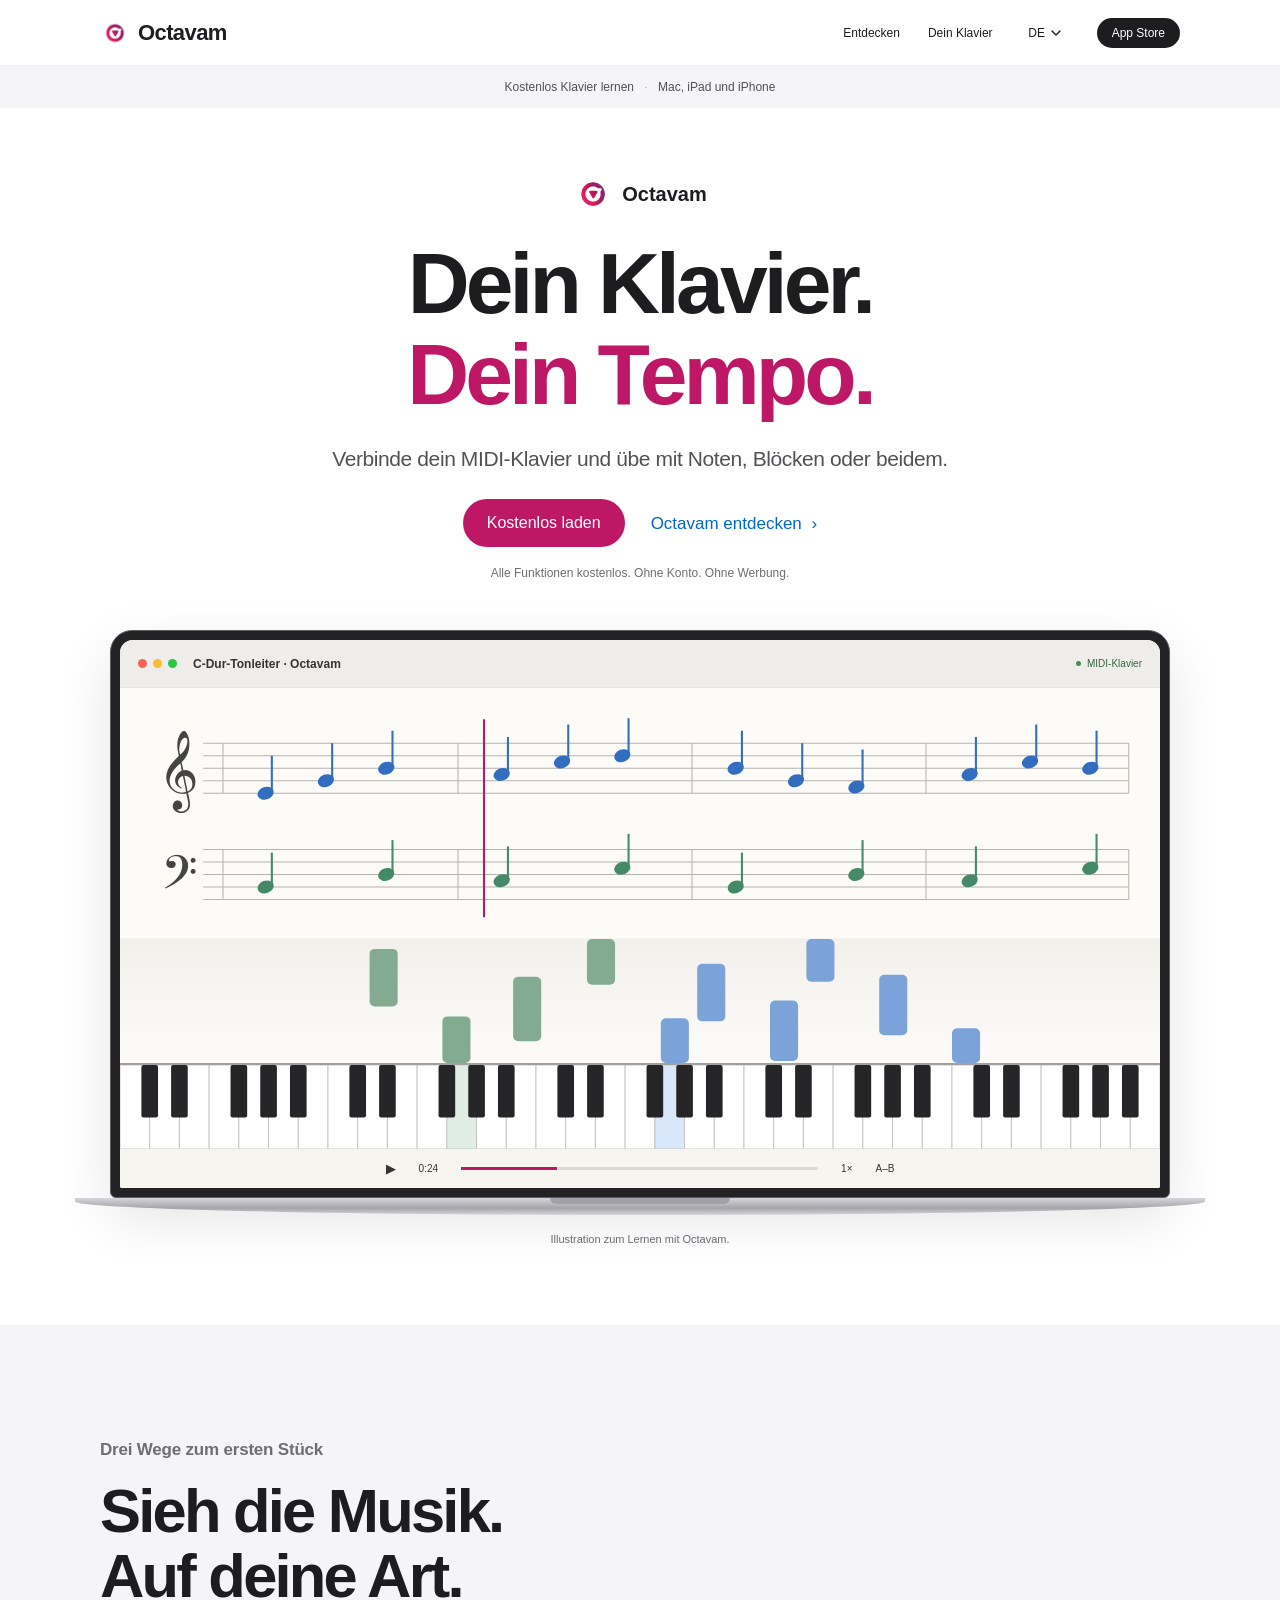
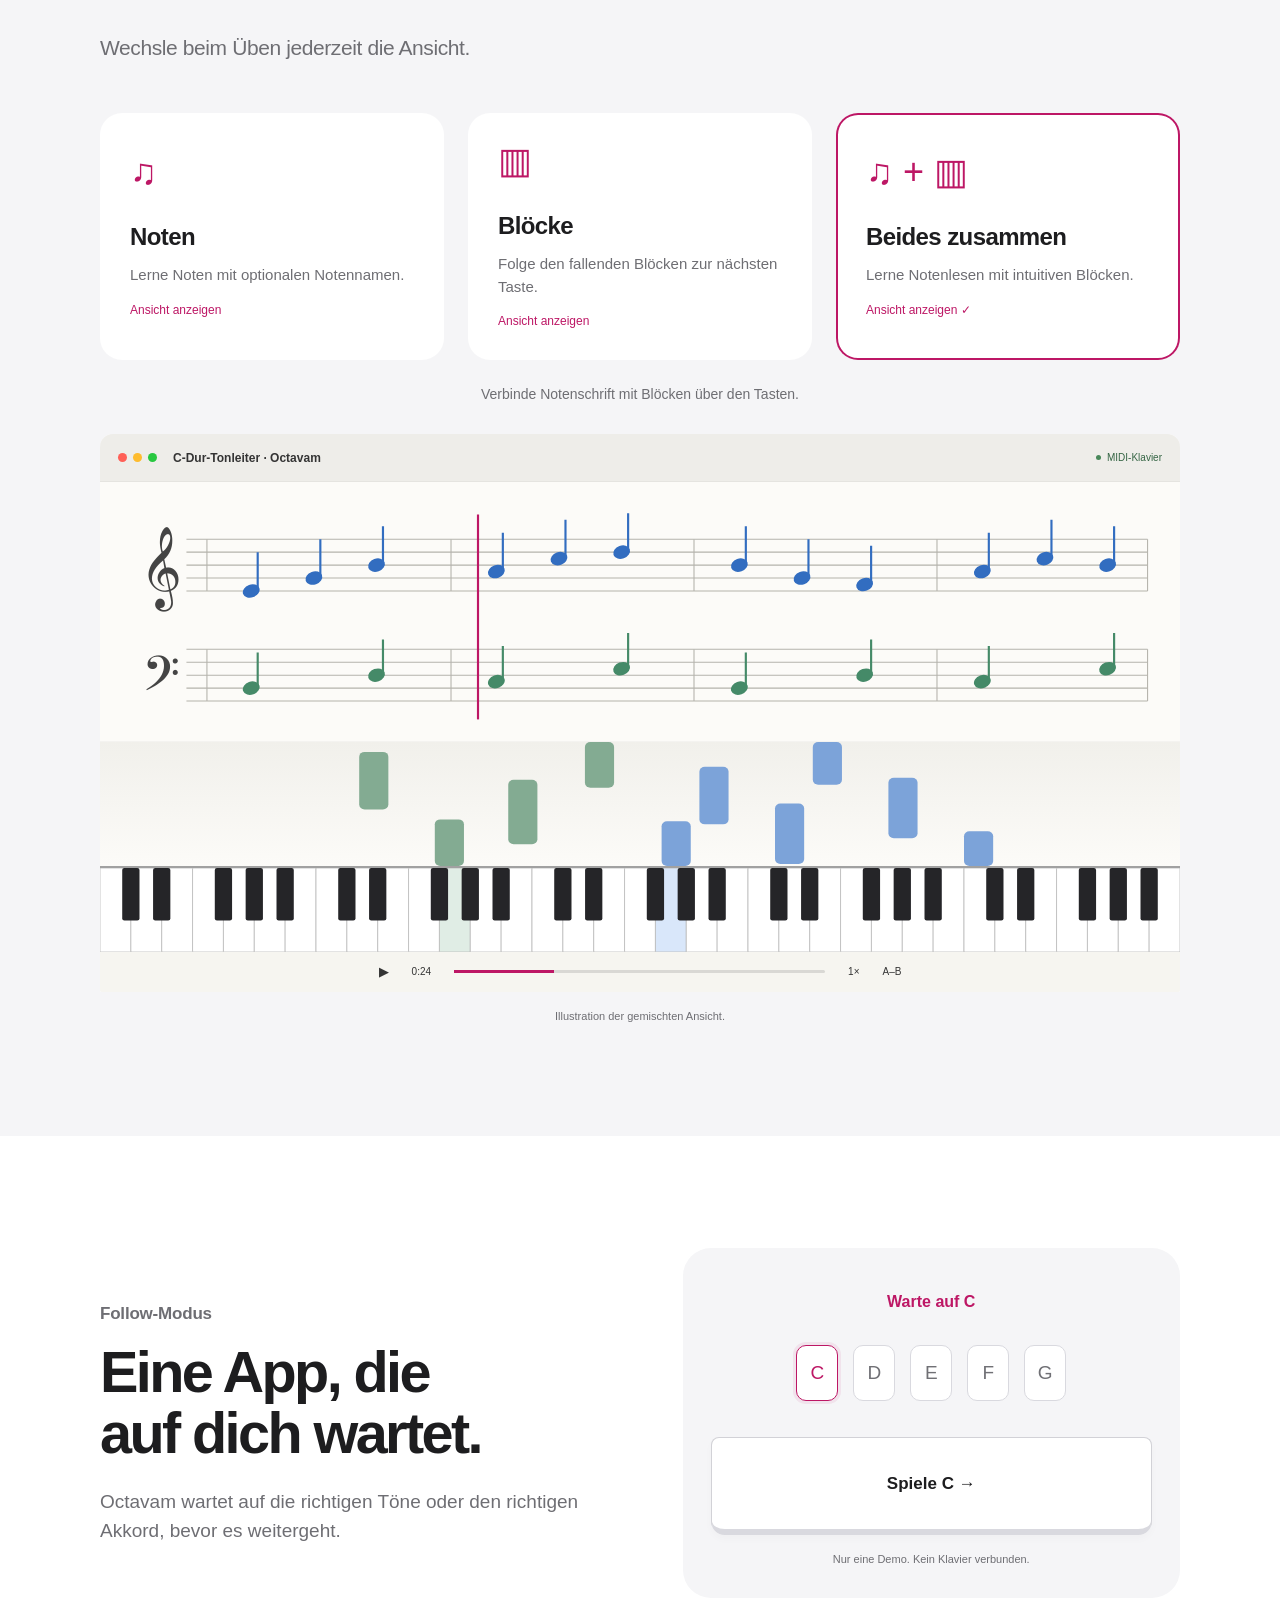
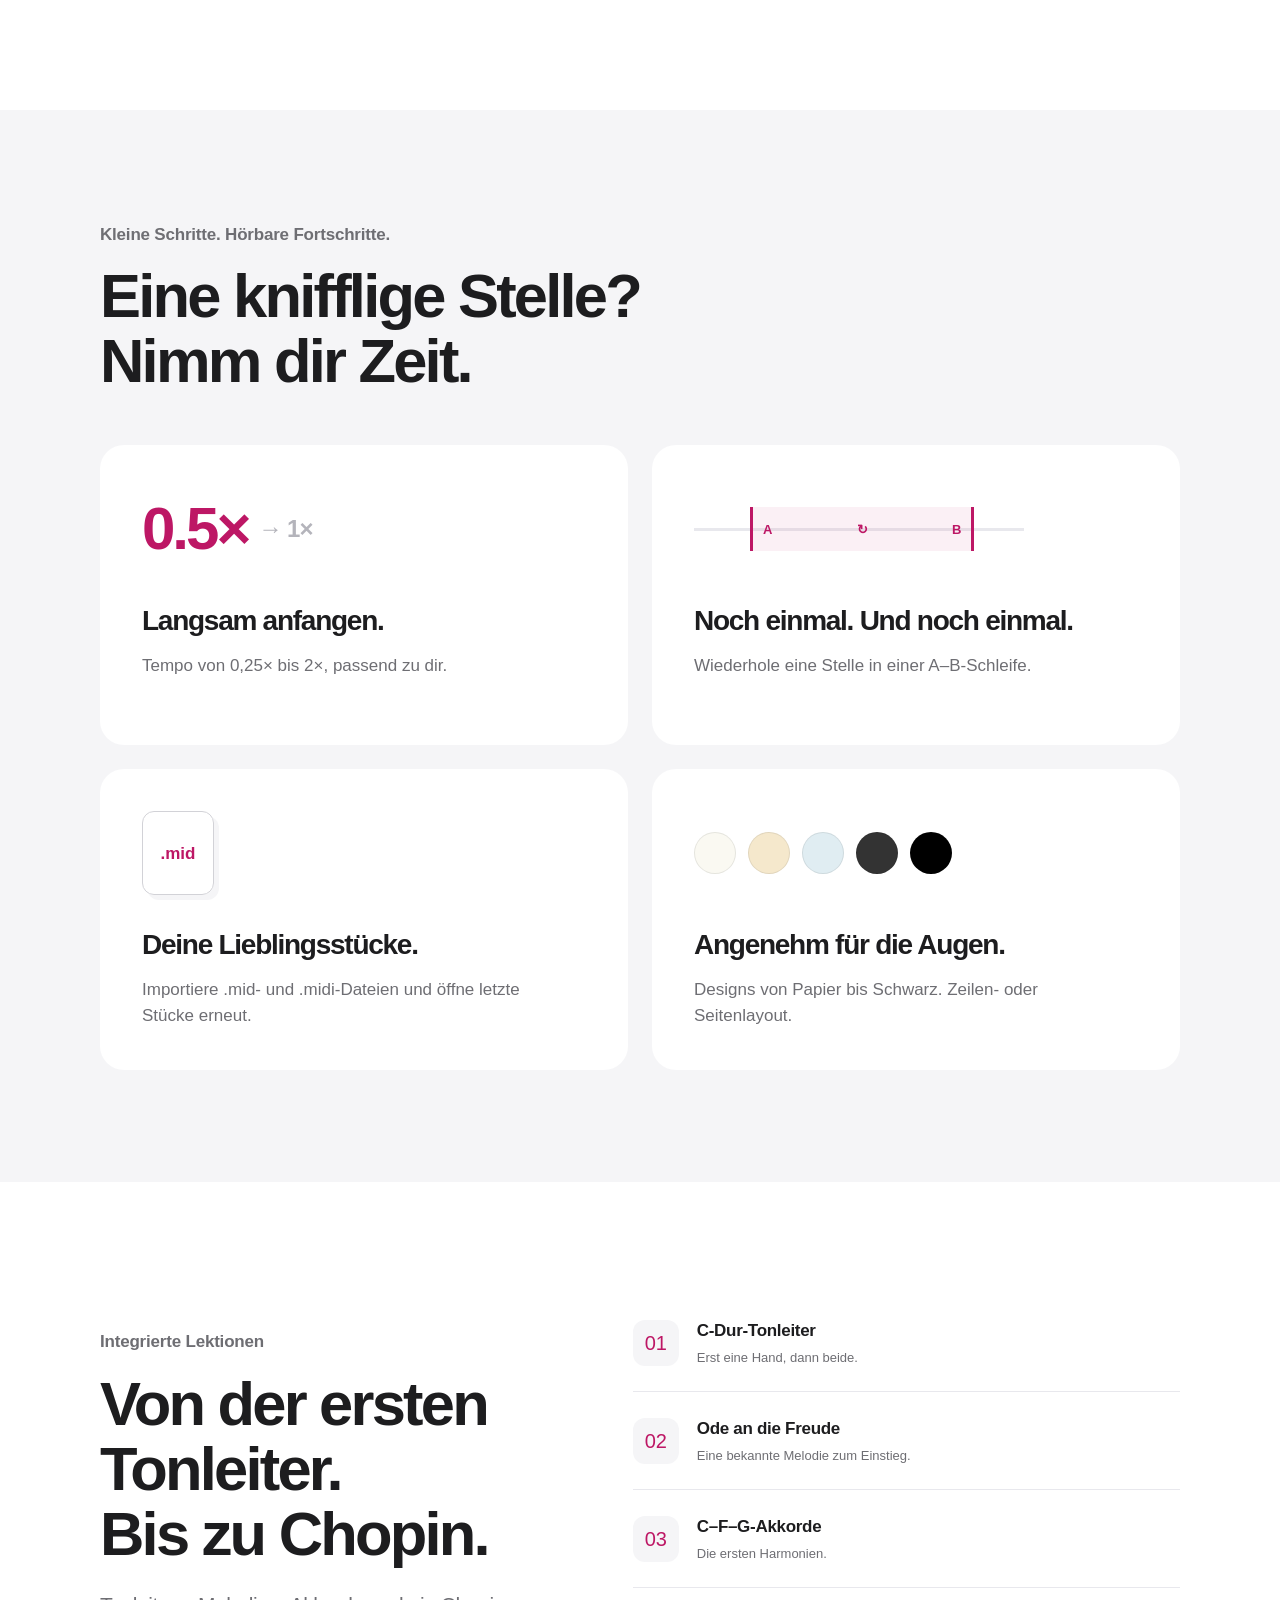
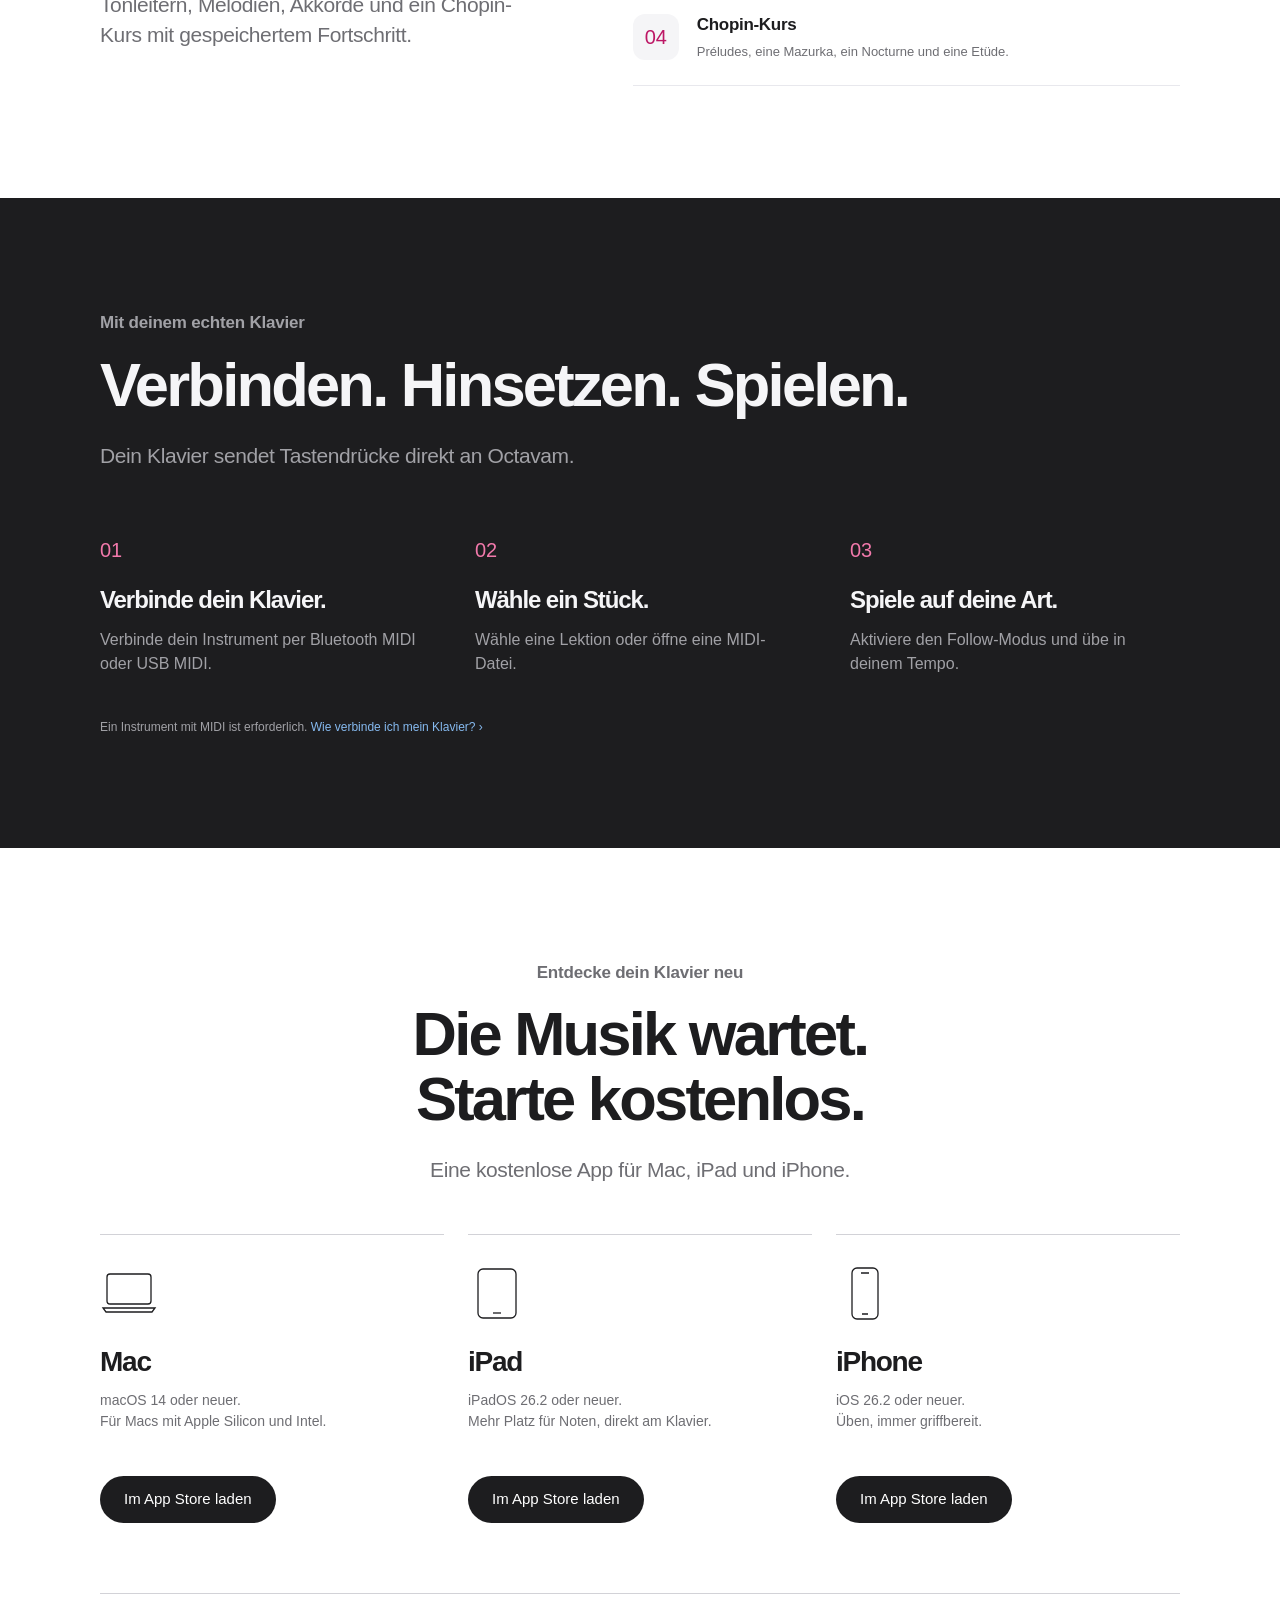
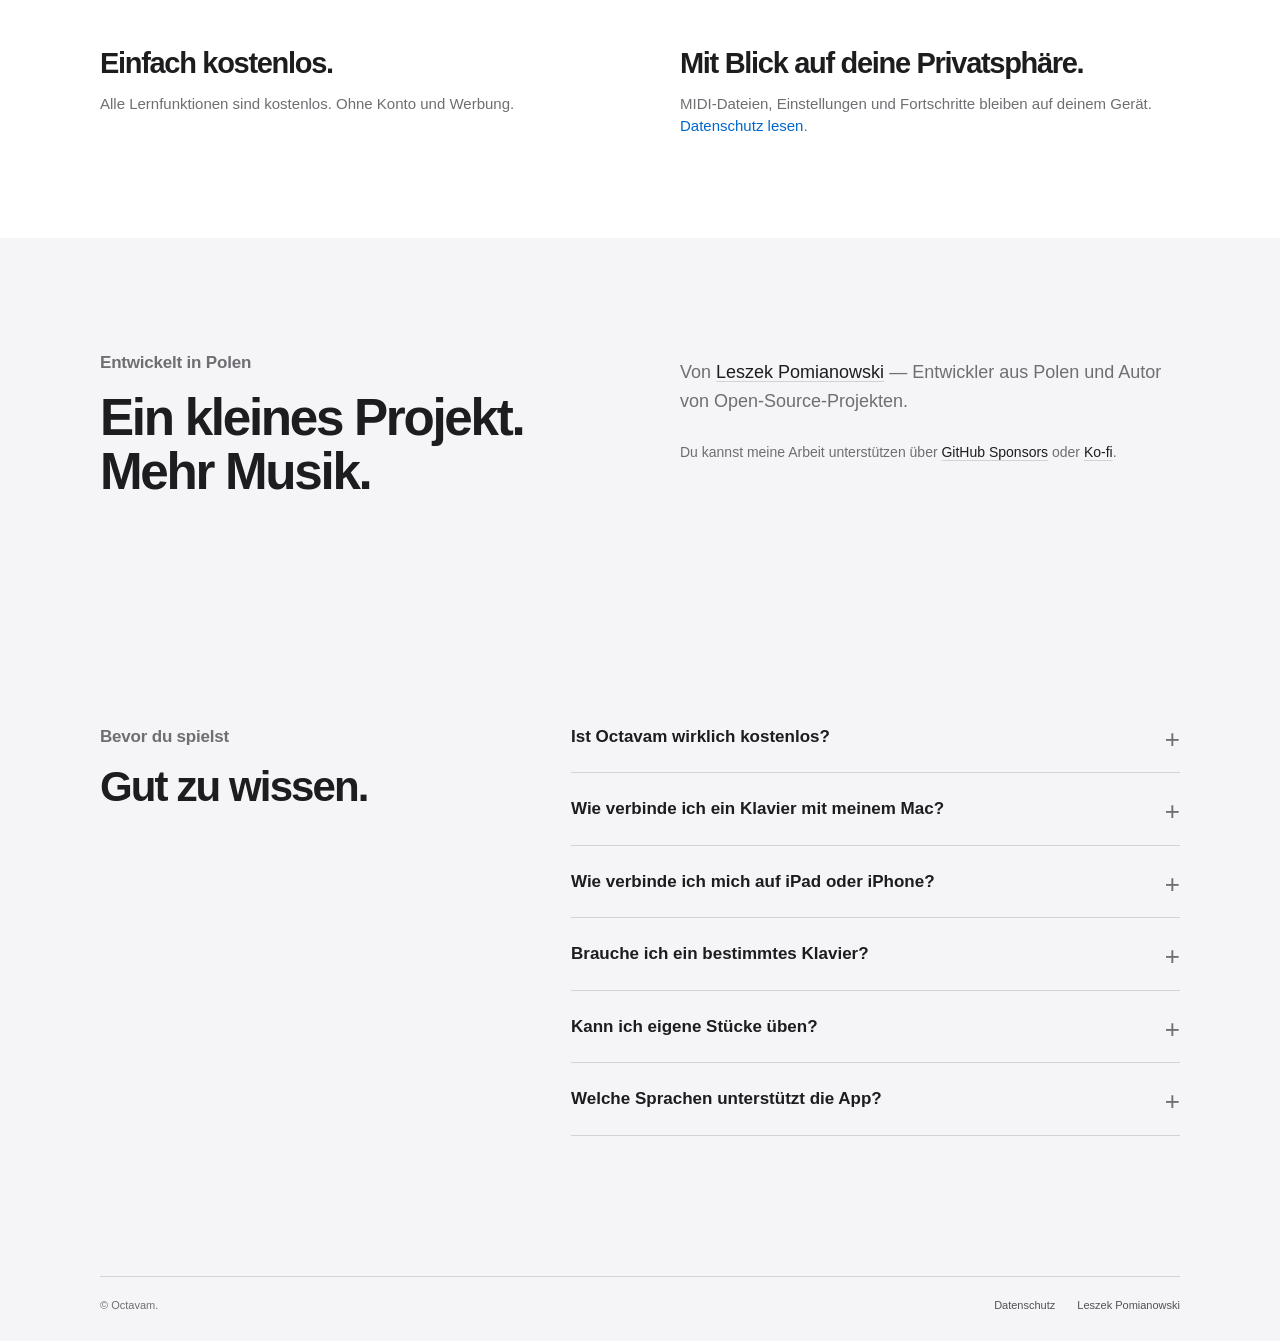
==== commit 423225e7: "fix: Translations" ====
--- a/de/index.html
+++ b/de/index.html
@@ -49,7 +49,7 @@
 <a class="skip" href="#main">Zum Inhalt</a>
 <header class="nav"><div class="nav-inner">
   <a class="brand" href="/de/"><img src="/assets/favicon.png" alt="" width="30" height="30">Octavam</a>
-  <nav aria-label="Hauptnavigation"><a class="hide-s" href="#features">Entdecken</a><a class="hide-s" href="#connect">Dein Klavier</a><details class="language-menu"><summary aria-label="Sprache wählen">DE</summary><div class="language-options"><a class="lang" href="/" hreflang="pl" lang="pl">Polski</a><a class="lang" href="/en/" hreflang="en" lang="en">English</a><a class="lang" href="/de/" hreflang="de" lang="de" aria-current="page">Deutsch</a><a class="lang" href="/fr/" hreflang="fr" lang="fr">Français</a><a class="lang" href="/uk/" hreflang="uk" lang="uk">Українська</a><a class="lang" href="/ru/" hreflang="ru" lang="ru">Русский</a></div></details><a class="nav-download" data-app-store href="https://apps.apple.com/">App Store</a></nav>
+  <nav aria-label="Hauptnavigation"><a class="hide-s" href="#features">Entdecken</a><a class="hide-s" href="#connect">Dein Klavier</a><label class="language-switch"><span class="language-code" aria-hidden="true">DE</span><svg class="language-chevron" viewBox="0 0 10 6" aria-hidden="true" focusable="false"><path d="m1 1 4 4 4-4"/></svg><select class="language-select" name="language" aria-label="Sprache wählen"><option value="/" lang="pl">Polski</option><option value="/en/" lang="en">English</option><option value="/de/" lang="de" selected>Deutsch</option><option value="/fr/" lang="fr">Français</option><option value="/uk/" lang="uk">Українська</option><option value="/ru/" lang="ru">Русский</option></select></label><a class="nav-download" data-app-store href="https://apps.apple.com/">App Store</a></nav>
 </div></header>
 <main id="main">
 <div class="availability">Kostenlos Klavier lernen <span>·</span> Mac, iPad und iPhone</div>
--- a/assets/style.css
+++ b/assets/style.css
@@ -57,10 +57,11 @@
 @media(prefers-reduced-transparency:reduce){.nav{background:#fff;-webkit-backdrop-filter:none;backdrop-filter:none}}
 @media(max-width:850px){.about-layout{gap:40px}}
 @media(max-width:600px){.about-layout{grid-template-columns:1fr;gap:26px}.about-copy{font-size:17px;padding-top:0}.download-card .btn{font-size:13px;padding-inline:14px}.footer-links{flex-wrap:wrap;row-gap:12px}}
-nav .language-menu{position:relative;border:0;padding:0;margin:0}
-nav .language-menu summary{padding:7px 0;font-size:12px;font-weight:400;color:var(--muted);min-width:30px}
-nav .language-menu summary::after{content:"⌄";font-size:12px;top:5px;right:-10px}
-.language-options{position:absolute;right:-12px;top:36px;width:175px;padding:8px;background:#fff;border:1px solid #e8e8ed;border-radius:12px;box-shadow:0 8px 24px #00000014}
-nav .language-options a{display:block;padding:8px 12px;border-radius:6px;font-size:13px;color:var(--ink)}
-nav .language-options a:hover{background:var(--paper);text-decoration:none}
-nav .language-options a[aria-current=page]{color:var(--accent);font-weight:600}
+.language-switch{position:relative;display:inline-flex;align-items:center;justify-content:center;gap:6px;flex:0 0 auto;width:48px;height:44px;border-radius:22px;color:var(--ink);cursor:pointer}
+.language-switch:hover{background:var(--paper)}
+.language-switch:focus-within{outline:3px solid var(--link);outline-offset:2px}
+.language-code{font-size:12px;font-weight:500;line-height:1;pointer-events:none}
+.language-chevron{width:10px;height:6px;fill:none;stroke:currentColor;stroke-width:1.4;stroke-linecap:round;stroke-linejoin:round;pointer-events:none}
+.language-select{position:absolute;inset:0;width:100%;height:100%;margin:0;padding:0;border:0;opacity:0;font:16px/1.5 -apple-system,BlinkMacSystemFont,"Segoe UI",sans-serif;cursor:pointer}
+.prose h1{overflow-wrap:anywhere}
+nav .nav-download{white-space:nowrap;flex-shrink:0}
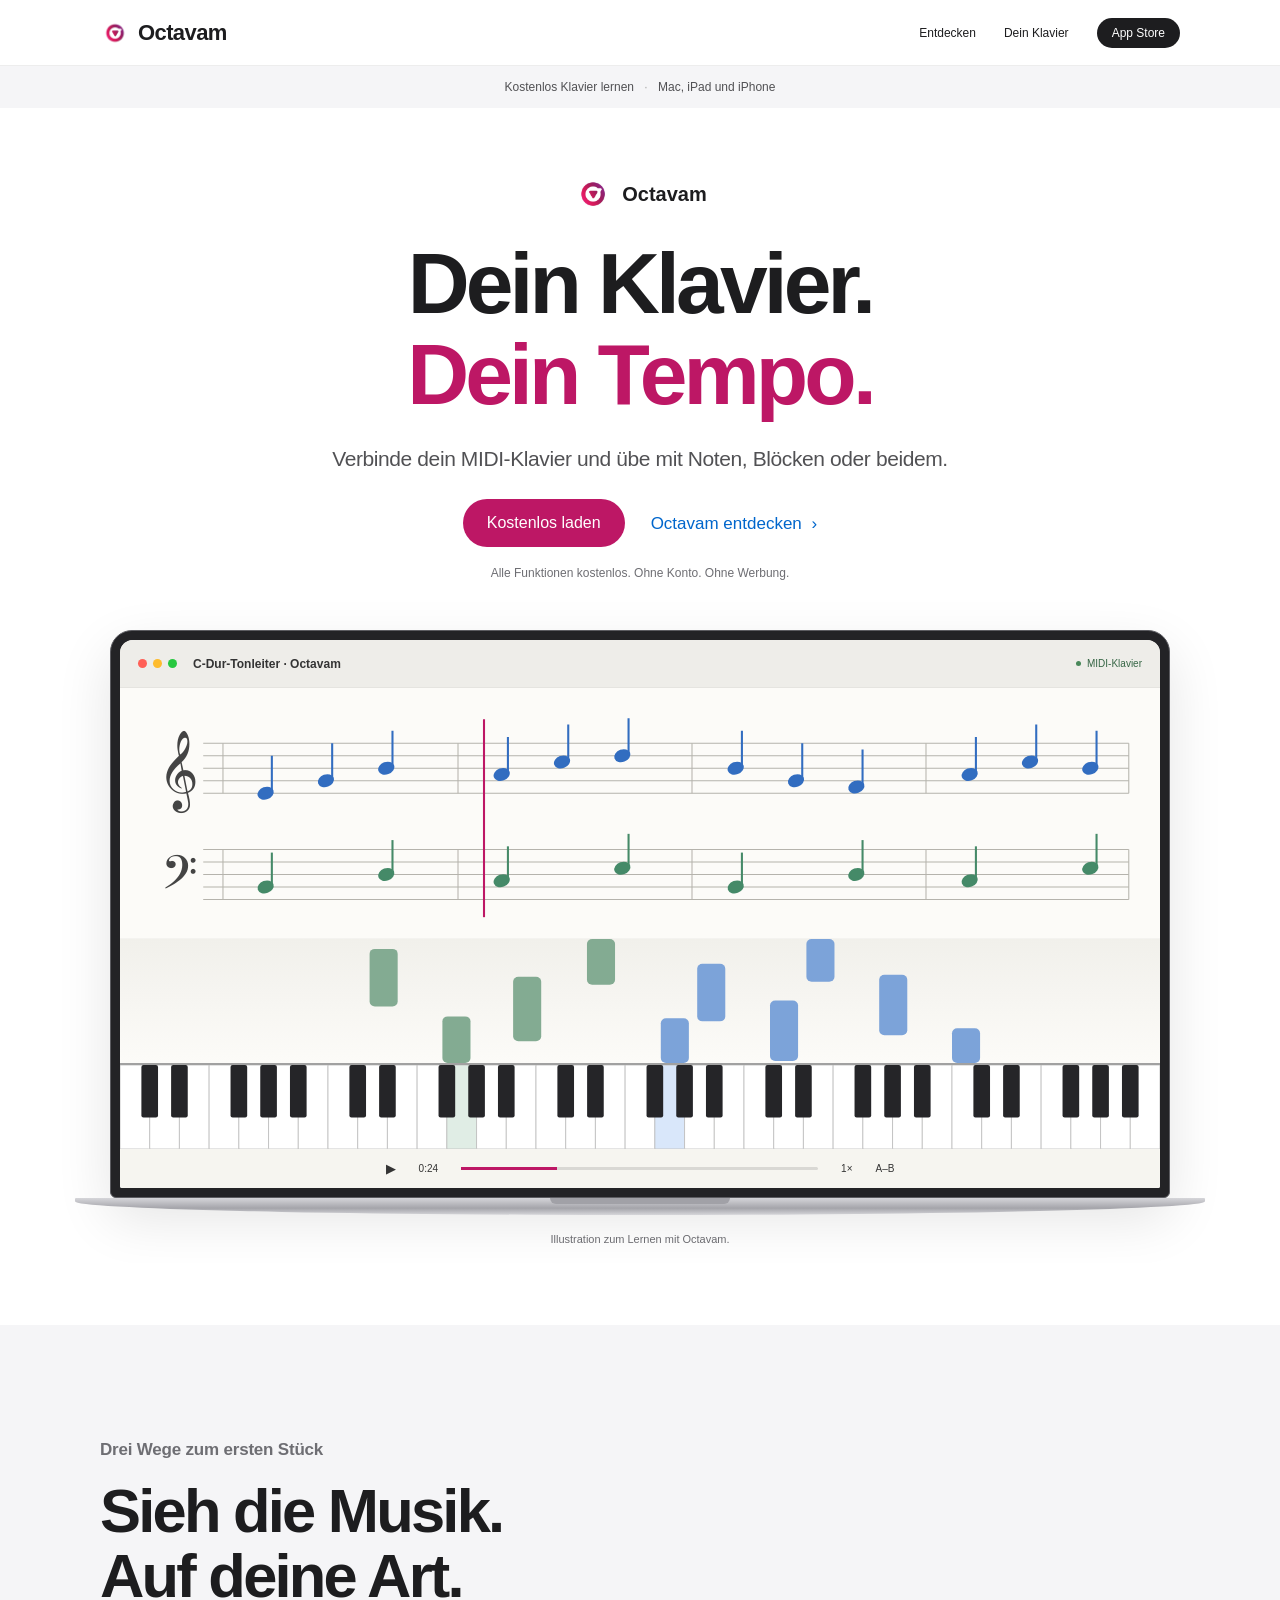
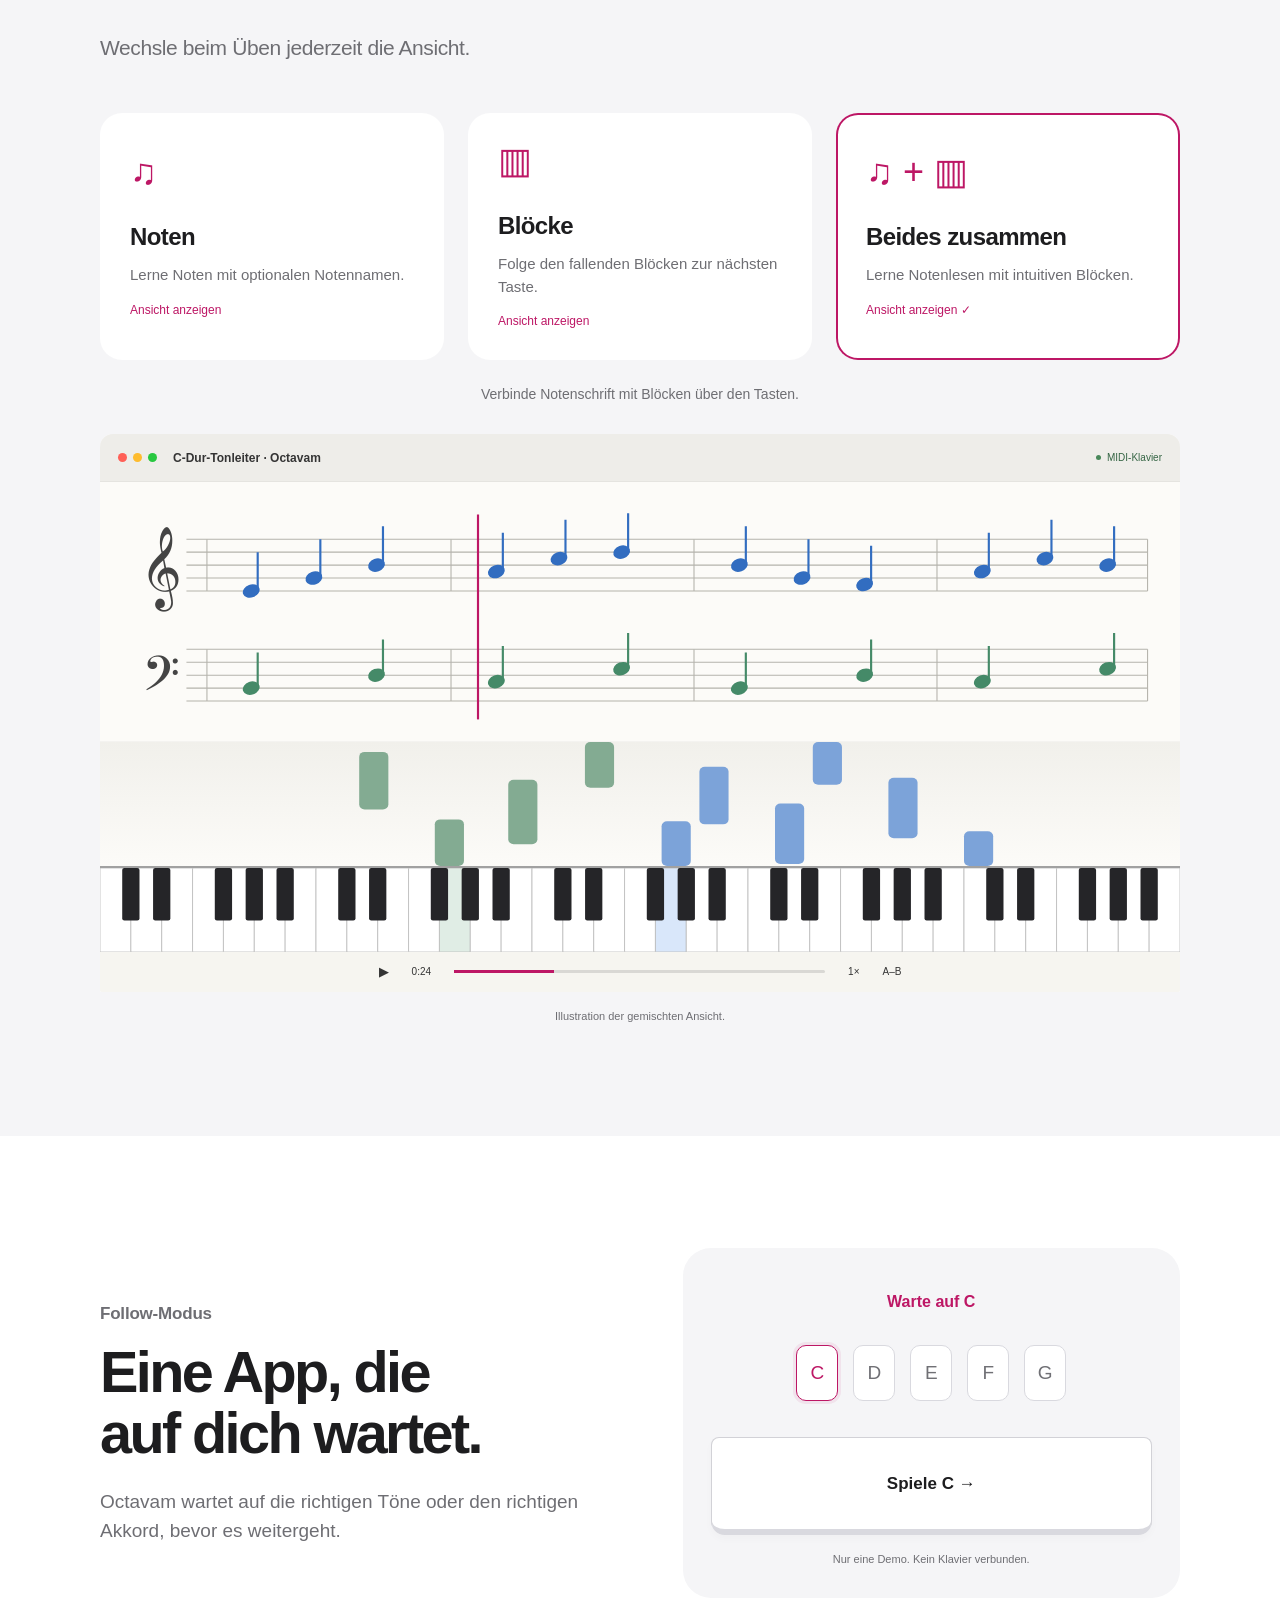
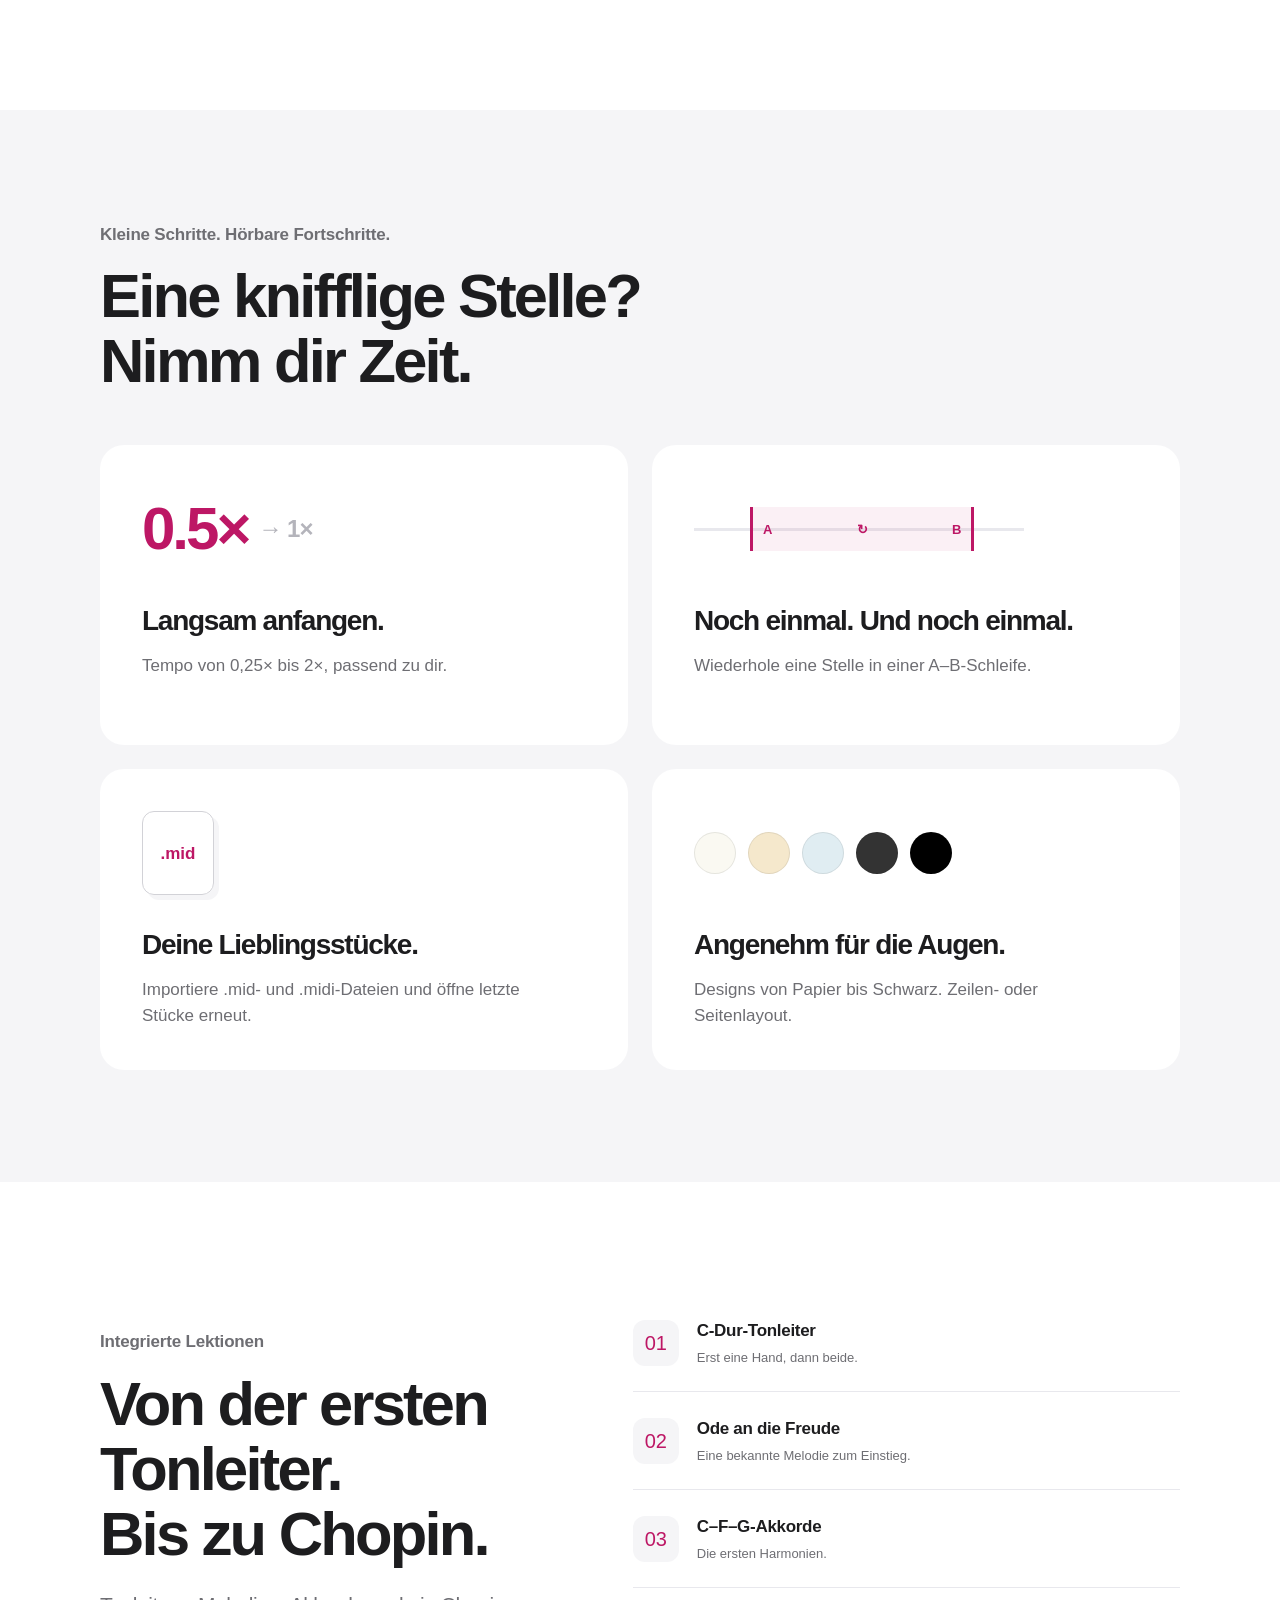
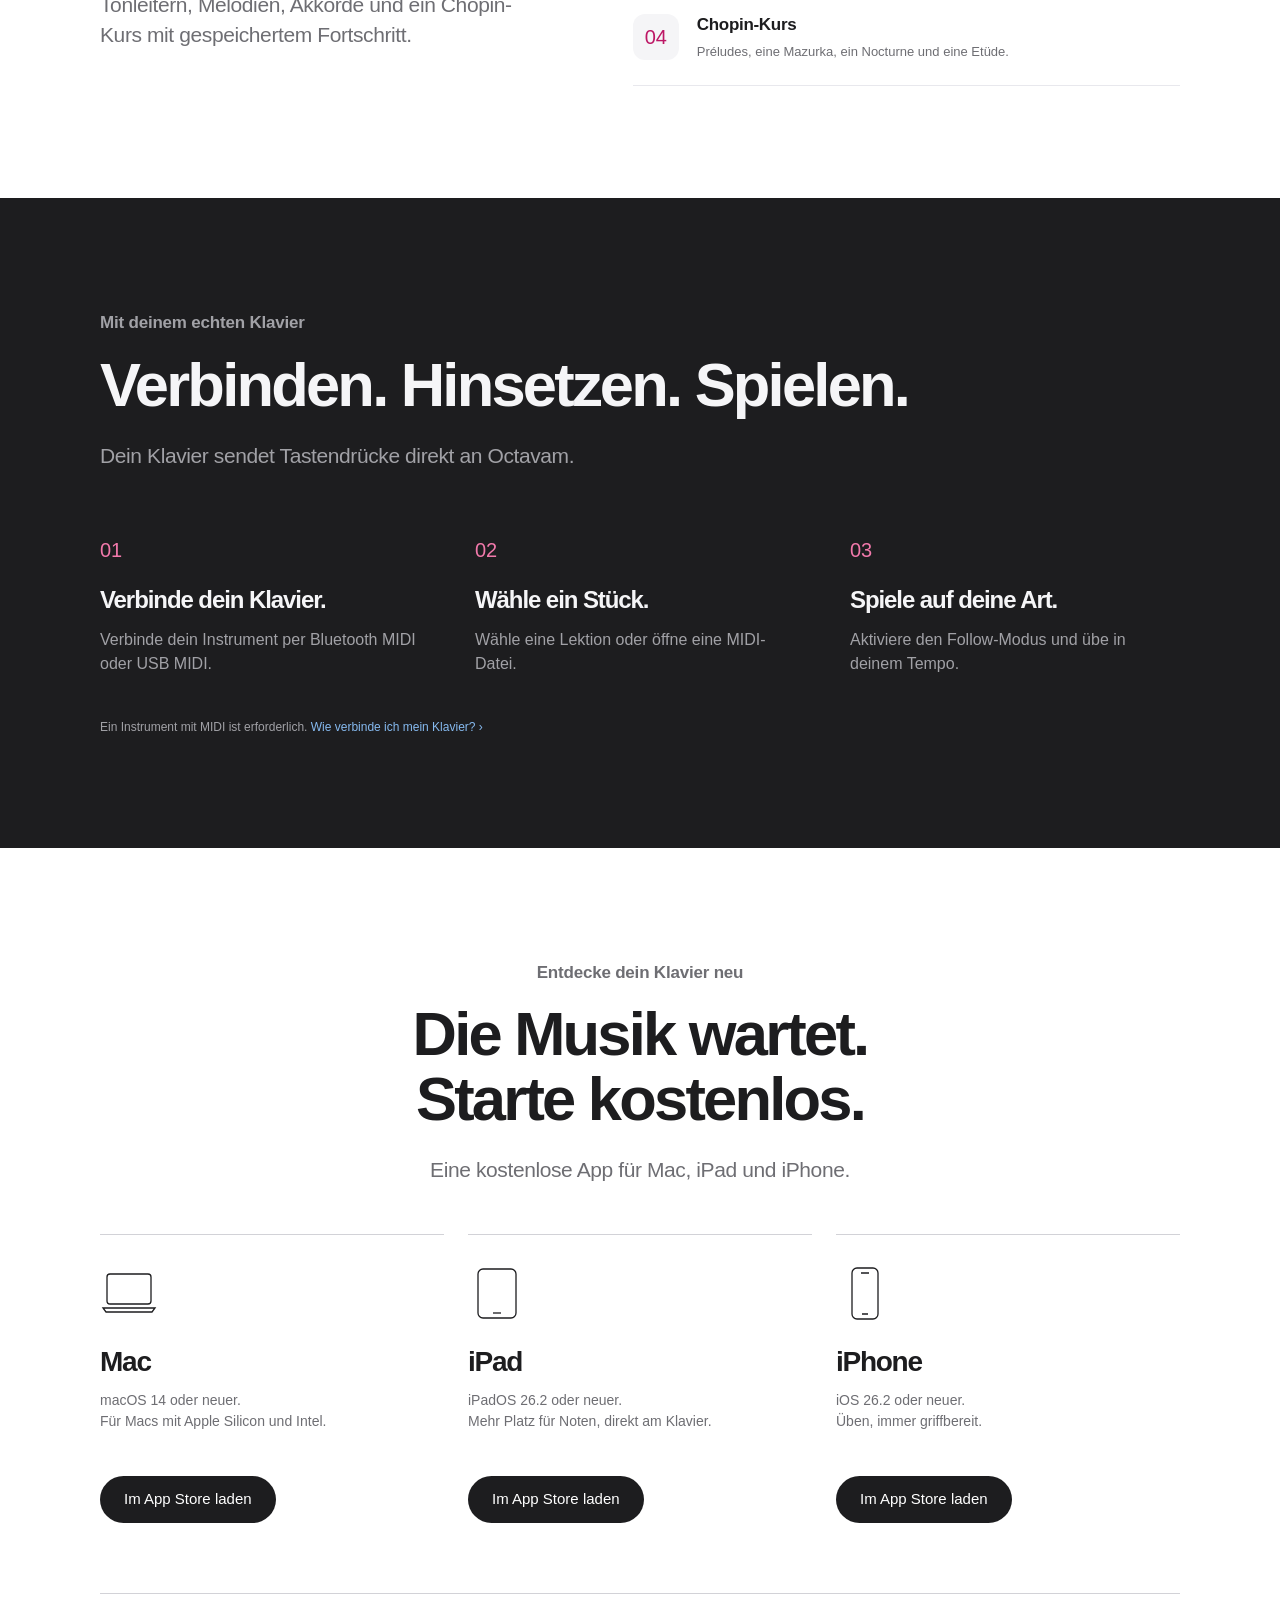
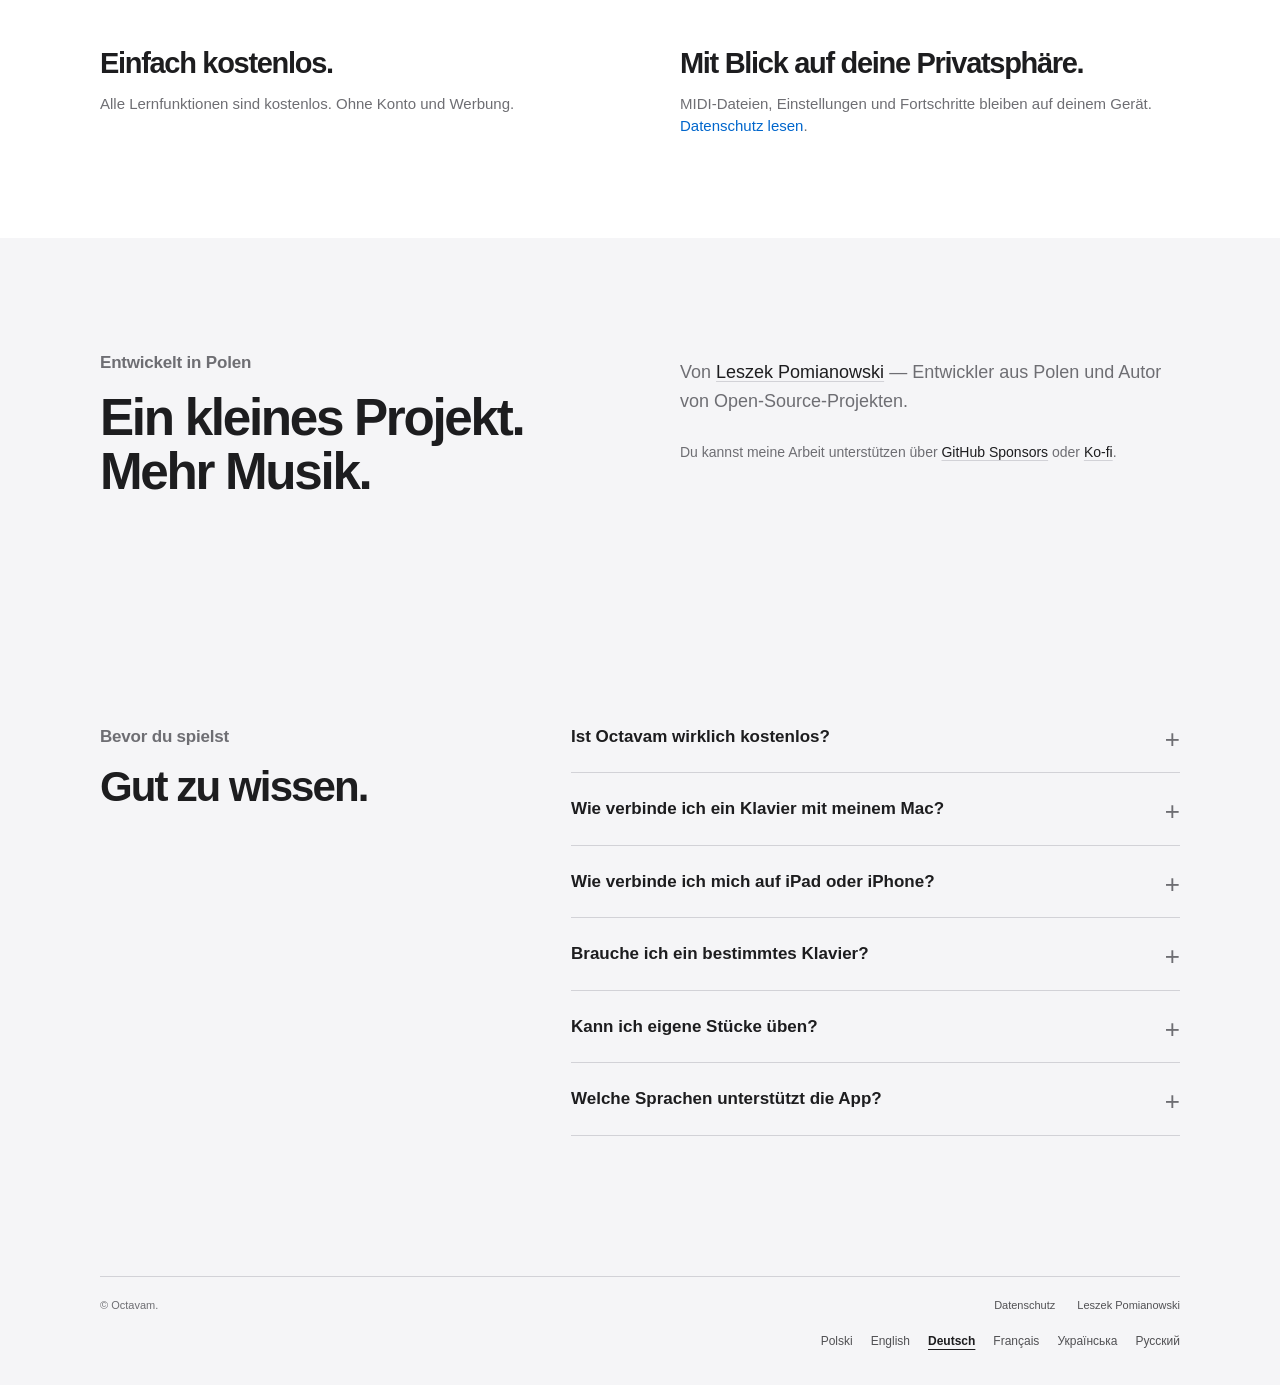
==== commit f056ca4a: "update langs" ====
--- a/de/index.html
+++ b/de/index.html
@@ -49,7 +49,7 @@
 <a class="skip" href="#main">Zum Inhalt</a>
 <header class="nav"><div class="nav-inner">
   <a class="brand" href="/de/"><img src="/assets/favicon.png" alt="" width="30" height="30">Octavam</a>
-  <nav aria-label="Hauptnavigation"><a class="hide-s" href="#features">Entdecken</a><a class="hide-s" href="#connect">Dein Klavier</a><label class="language-switch"><span class="language-code" aria-hidden="true">DE</span><svg class="language-chevron" viewBox="0 0 10 6" aria-hidden="true" focusable="false"><path d="m1 1 4 4 4-4"/></svg><select class="language-select" name="language" aria-label="Sprache wählen"><option value="/" lang="pl">Polski</option><option value="/en/" lang="en">English</option><option value="/de/" lang="de" selected>Deutsch</option><option value="/fr/" lang="fr">Français</option><option value="/uk/" lang="uk">Українська</option><option value="/ru/" lang="ru">Русский</option></select></label><a class="nav-download" data-app-store href="https://apps.apple.com/">App Store</a></nav>
+  <nav aria-label="Hauptnavigation"><a class="hide-s" href="#features">Entdecken</a><a class="hide-s" href="#connect">Dein Klavier</a><a class="nav-download" data-app-store href="https://apps.apple.com/">App Store</a></nav>
 </div></header>
 <main id="main">
 <div class="availability">Kostenlos Klavier lernen <span>·</span> Mac, iPad und iPhone</div>
@@ -108,6 +108,6 @@
   <div><p class="eyebrow">Bevor du spielst</p><h2 id="faq-heading">Gut zu wissen.</h2></div><div><details><summary>Ist Octavam wirklich kostenlos?</summary><p>Ja, alle Lernfunktionen sind kostenlos. Die Unterstützung des Entwicklers ist freiwillig.</p></details><details id="pairing"><summary>Wie verbinde ich ein Klavier mit meinem Mac?</summary><ol><li>Aktiviere Bluetooth MIDI am Klavier.</li><li>Öffne auf dem Mac Audio-MIDI-Setup → Fenster → MIDI-Studio einblenden.</li><li>Klicke auf das Bluetooth-Symbol und verbinde dein Instrument.</li><li>Wähle dein Klavier im Gerätebereich von Octavam.</li></ol></details><details><summary>Wie verbinde ich mich auf iPad oder iPhone?</summary><p>Wähle „Bluetooth-MIDI-Gerät verbinden“ im Gerätebereich. USB MIDI benötigt ein passendes Kabel.</p></details><details><summary>Brauche ich ein bestimmtes Klavier?</summary><p>Bluetooth MIDI oder USB MIDI genügt. Reines Bluetooth-Audio und Mikrofoneingabe werden nicht unterstützt.</p></details><details><summary>Kann ich eigene Stücke üben?</summary><p>Ja, öffne eine .mid- oder .midi-Datei. Auf dem Mac: ⇧⌘O.</p></details><details><summary>Welche Sprachen unterstützt die App?</summary><p>Polnisch, Englisch, Deutsch, Französisch, Ukrainisch und Russisch.</p></details></div>
 </div></section>
 </main>
-<footer><div class="wrap footer-inner"><p>© Octavam.</p><div class="footer-links"><a href="/de/privacy.html">Datenschutz</a><a href="https://lepo.co/" rel="author">Leszek Pomianowski</a></div></div></footer>
+<footer><div class="wrap"><div class="footer-inner"><p>© Octavam.</p><div class="footer-links"><a href="/de/privacy.html">Datenschutz</a><a href="https://lepo.co/" rel="author">Leszek Pomianowski</a></div></div><nav class="footer-languages" aria-label="Sprache wählen"><a class="language-link" href="/?lang=pl" hreflang="pl" lang="pl">Polski</a><a class="language-link" href="/en/?lang=en" hreflang="en" lang="en">English</a><a class="language-link" href="/de/?lang=de" hreflang="de" lang="de" aria-current="page">Deutsch</a><a class="language-link" href="/fr/?lang=fr" hreflang="fr" lang="fr">Français</a><a class="language-link" href="/uk/?lang=uk" hreflang="uk" lang="uk">Українська</a><a class="language-link" href="/ru/?lang=ru" hreflang="ru" lang="ru">Русский</a></nav></div></footer>
 </body>
 </html>
--- a/assets/style.css
+++ b/assets/style.css
@@ -13,7 +13,7 @@
 .nav{position:sticky;top:0;z-index:20;border-bottom:1px solid #00000012;background:#ffffffeb;-webkit-backdrop-filter:saturate(180%) blur(20px);backdrop-filter:saturate(180%) blur(20px)}
 .nav-inner,.nav>.glass{width:min(1080px,calc(100% - 64px));margin:auto;display:flex;align-items:center;justify-content:space-between;min-height:65px;gap:24px}
 .brand{display:flex;align-items:center;gap:8px;color:var(--ink);font-size:22px;font-weight:650;letter-spacing:-.6px}.brand:hover{text-decoration:none}.brand img{width:30px;height:30px;border-radius:7px}
-nav{display:flex;align-items:center;gap:28px}nav a{color:var(--ink);font-size:12px}nav .lang{color:var(--muted)}nav .nav-download{background:var(--ink);color:#fff;border-radius:20px;padding:6px 15px}
+nav{display:flex;align-items:center;gap:28px}nav a{color:var(--ink);font-size:12px}nav .nav-download{background:var(--ink);color:#fff;border-radius:20px;padding:6px 15px}
 .availability{background:var(--paper);text-align:center;padding:12px 24px;font-size:12px;color:#515154}.availability span{margin-inline:7px;color:#aaa}
 .hero{padding-top:66px;text-align:center;overflow:hidden}.product-name{display:flex;align-items:center;justify-content:center;gap:9px;font-size:20px;font-weight:600;margin-bottom:24px}.product-name img{width:40px;height:40px;border-radius:10px}
 .hero h1 span{color:var(--accent)}.hero .lead{max-width:630px;margin:24px auto 25px;font-size:21px;line-height:1.45;letter-spacing:-.4px;color:#515154}
@@ -57,11 +57,9 @@
 @media(prefers-reduced-transparency:reduce){.nav{background:#fff;-webkit-backdrop-filter:none;backdrop-filter:none}}
 @media(max-width:850px){.about-layout{gap:40px}}
 @media(max-width:600px){.about-layout{grid-template-columns:1fr;gap:26px}.about-copy{font-size:17px;padding-top:0}.download-card .btn{font-size:13px;padding-inline:14px}.footer-links{flex-wrap:wrap;row-gap:12px}}
-.language-switch{position:relative;display:inline-flex;align-items:center;justify-content:center;gap:6px;flex:0 0 auto;width:48px;height:44px;border-radius:22px;color:var(--ink);cursor:pointer}
-.language-switch:hover{background:var(--paper)}
-.language-switch:focus-within{outline:3px solid var(--link);outline-offset:2px}
-.language-code{font-size:12px;font-weight:500;line-height:1;pointer-events:none}
-.language-chevron{width:10px;height:6px;fill:none;stroke:currentColor;stroke-width:1.4;stroke-linecap:round;stroke-linejoin:round;pointer-events:none}
-.language-select{position:absolute;inset:0;width:100%;height:100%;margin:0;padding:0;border:0;opacity:0;font:16px/1.5 -apple-system,BlinkMacSystemFont,"Segoe UI",sans-serif;cursor:pointer}
 .prose h1{overflow-wrap:anywhere}
 nav .nav-download{white-space:nowrap;flex-shrink:0}
+.footer-languages{display:flex;flex-wrap:wrap;align-items:center;justify-content:flex-end;gap:4px 18px;margin-top:12px}
+.footer-languages a{display:inline-flex;align-items:center;min-height:32px;padding:2px 0;color:#515154;font-size:12px;line-height:1.4}
+.footer-languages a[aria-current=page]{color:var(--ink);font-weight:600;text-decoration:underline;text-underline-offset:4px}
+@media(max-width:600px){.footer-languages{justify-content:flex-start;gap:4px 16px}}
